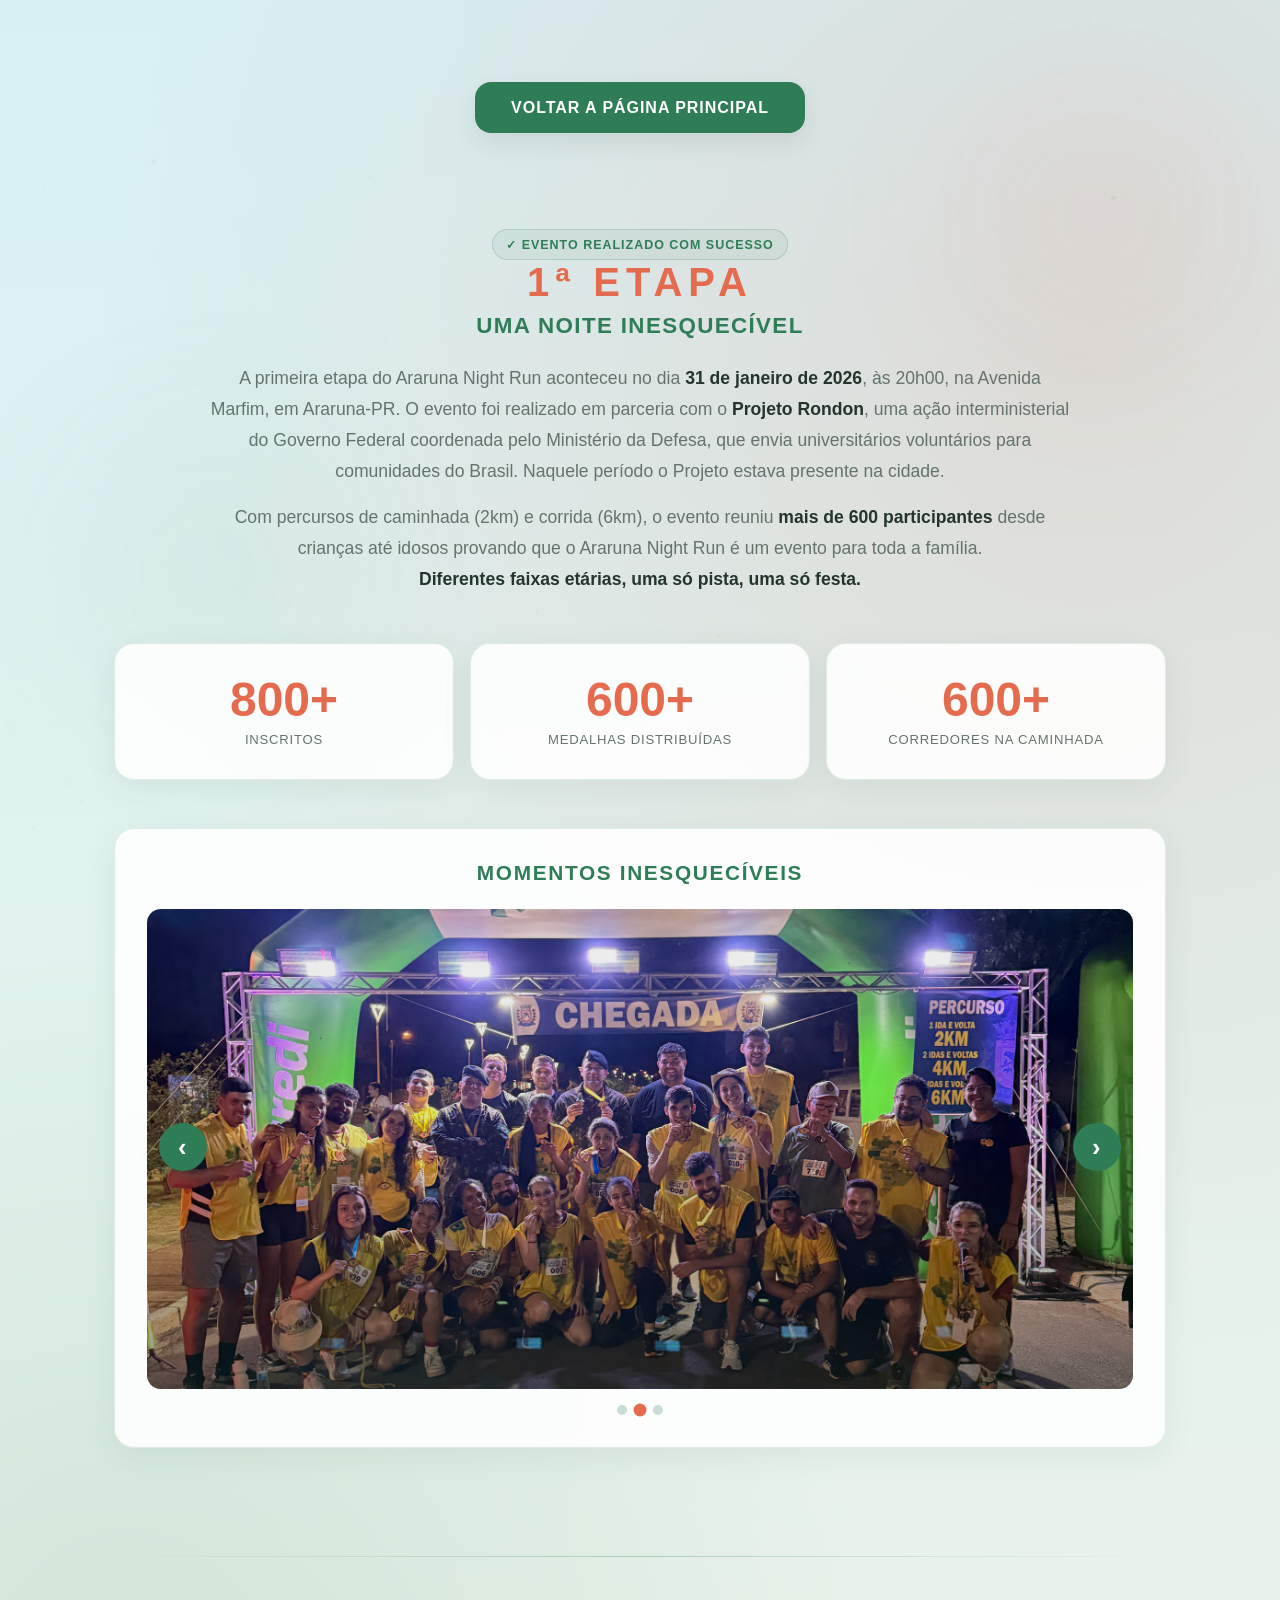
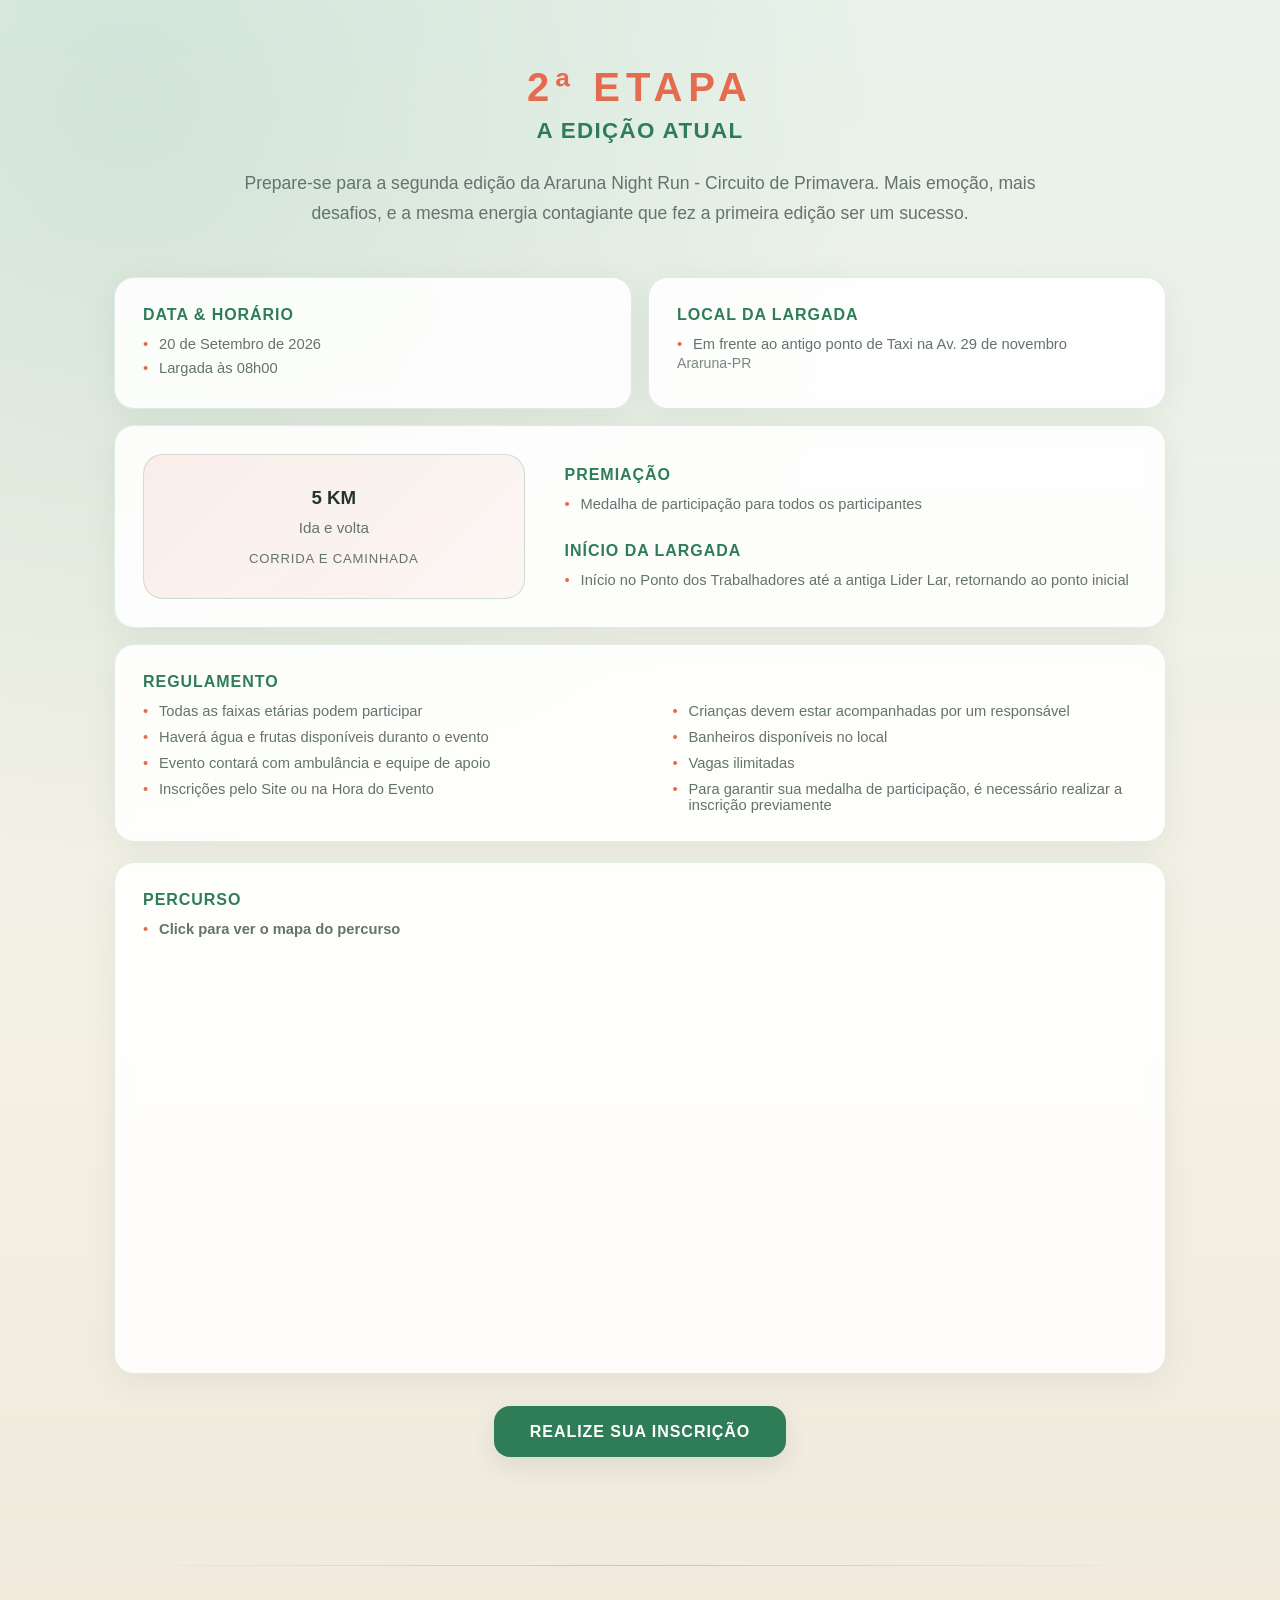
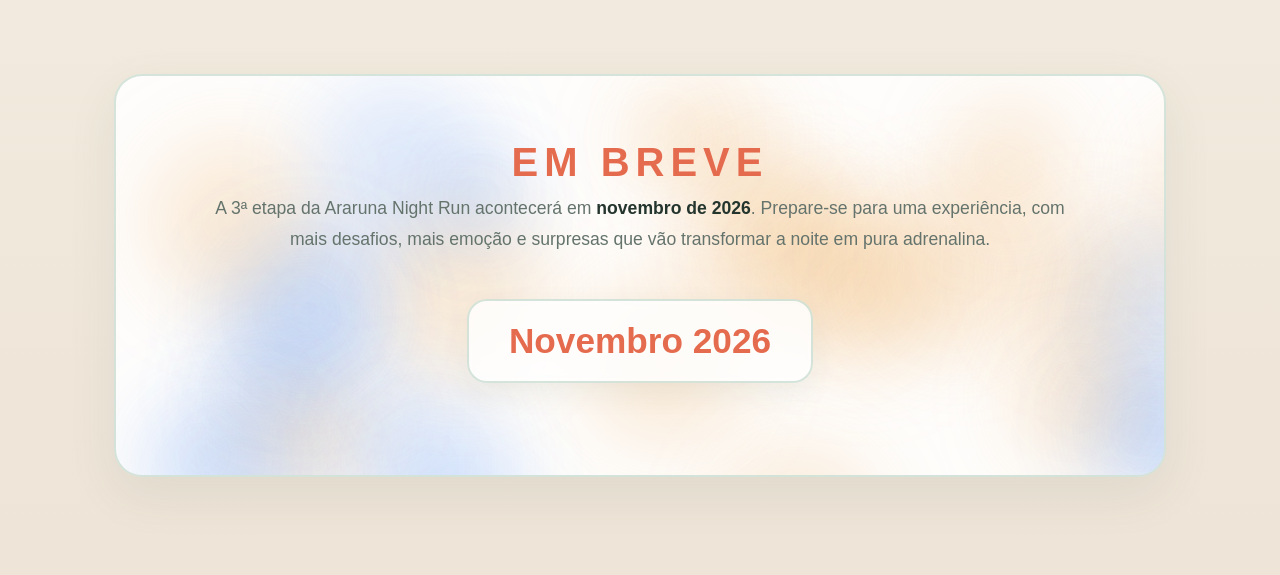
==== about.html @ d87fcff0 "Primeira versão Araruna Primavera Run" ====
<!doctype html>
<html lang="pt-BR">
  <head>
    <meta charset="UTF-8" />
    <meta name="viewport" content="width=device-width, initial-scale=1.0" />
    <title>Sobre o Evento - Araruna Night Run 2026</title>
    <link rel="stylesheet" href="css/style.css" />
  </head>

  <body>
    <!-- Estrelas animadas -->
    <div class="ab-stars" id="abStars"></div>

    <!-- Orbs de fundo -->
    <div class="ab-orb ab-orb-orange"></div>
    <div class="ab-orb ab-orb-blue"></div>

    <div class="ab-wrapper">
      <!-- ── HERO ── -->
      <section class="ab-hero">
        <a href="index.html" class="btn btn-orange">
          Voltar a página principal
        </a>
      </section>

      <!-- ── 1ª ETAPA ── -->
      <section class="ab-section">
        <div class="ab-section-header">
          <div class="badge">✓ Evento Realizado com Sucesso</div>
          <h2 class="ab-section-title">1ª ETAPA</h2>
          <h3 class="ab-section-sub">Uma Noite Inesquecível</h3>
          <p class="ab-text">
            A primeira etapa do Araruna Night Run aconteceu no dia
            <strong>31 de janeiro de 2026</strong>, às 20h00, na Avenida Marfim,
            em Araruna-PR. O evento foi realizado em parceria com o
            <strong>Projeto Rondon</strong>, uma ação interministerial do
            Governo Federal coordenada pelo Ministério da Defesa, que envia
            universitários voluntários para comunidades do Brasil. Naquele
            período o Projeto estava presente na cidade.
          </p>
          <p class="ab-text">
            Com percursos de caminhada (2km) e corrida (6km), o evento reuniu
            <strong>mais de 600 participantes</strong> desde crianças até idosos
            provando que o Araruna Night Run é um evento para toda a família.<br />
            <strong
              >Diferentes faixas etárias, uma só pista, uma só festa.</strong
            >
          </p>
        </div>

        <!-- Stats -->
        <div class="ab-stats-grid">
          <div class="ab-stat-card">
            <!--<span class="ab-stat-icon">👥</span> -->
            <span class="ab-stat-num">800+</span>
            <span class="ab-stat-label">Inscritos</span>
          </div>
          <div class="ab-stat-card">
            <!-- <span class="ab-stat-icon">📍</span>-->
            <span class="ab-stat-num">600+</span>
            <span class="ab-stat-label">Medalhas distribuídas</span>
          </div>
          <div class="ab-stat-card">
            <!--<span class="ab-stat-icon">🚩</span>-->
            <span class="ab-stat-num">600+</span>
            <span class="ab-stat-label">Corredores na Caminhada</span>
          </div>
        </div>

        <!-- Carrossel -->
        <div class="ab-carousel-box">
          <h3 class="ab-carousel-title">Momentos Inesquecíveis</h3>
          <div class="ab-carousel">
            <button class="ab-carr-btn ab-carr-prev" onclick="moverSlide(-1)">
              &#8249;
            </button>
            <div class="ab-carr-viewport">
              <div class="ab-carr-track" id="abCarrTrack">
                <div class="ab-carr-slide">
                  <img src="img/FotoCorrida3.jpeg" alt="1ª Etapa" />
                  <div class="ab-carr-overlay"></div>
                </div>
                <div class="ab-carr-slide">
                  <img src="img/FotoCorrida2.jpg" alt="1ª Etapa" />
                  <div class="ab-carr-overlay"></div>
                </div>
                <div class="ab-carr-slide">
                  <img src="img/FotoCorrida1.jpg" alt="1ª Etapa" />
                  <div class="ab-carr-overlay"></div>
                </div>
                <!--<div class="ab-carr-slide">
                                        <img src="css/img/VideoCorrida1.jpeg" alt="1ª Etapa">
                                        <div class="ab-carr-overlay"></div>
                                    </div>-->
              </div>
            </div>
            <button class="ab-carr-btn ab-carr-next" onclick="moverSlide(1)">
              &#8250;
            </button>
            <div class="ab-carr-dots" id="abCarrDots"></div>
          </div>
        </div>
      </section>

      <!-- Separador -->
      <div class="ab-separator"></div>

      <!-- ── 2ª ETAPA ── -->
      <section class="ab-section">
        <div class="ab-section-header">
          <h2 class="ab-section-title">2ª ETAPA</h2>
          <h3 class="ab-section-sub">A Edição Atual</h3>
          <p class="ab-text">
            Prepare-se para a segunda edição da Araruna Night Run - Circuito de
            Primavera. Mais emoção, mais desafios, e a mesma energia contagiante
            que fez a primeira edição ser um sucesso.
          </p>
        </div>

        <!-- Data e Local -->
        <div class="ab-grid-2 ab-mb">
          <div class="ab-card">
            <div class="ab-card-row">
              <div>
                <strong class="ab-card-title">Data & Horário</strong>
                <ul class="ab-list">
                  <li>20 de Setembro de 2026</li>
                  <li>Largada às 08h00</li>
                </ul>
              </div>
            </div>
          </div>
          <div class="ab-card">
            <div class="ab-card-row">
              <div>
                <strong class="ab-card-title">Local da Largada</strong>
                <ul class="ab-list">
                  <li>
                    Em frente ao antigo ponto de Taxi na Av. 29 de novembro
                  </li>
                </ul>
                <p class="ab-muted">Araruna-PR</p>
              </div>
            </div>
          </div>
        </div>

        <!-- Percursos -->
        <!-- Percursos -->
<div class="ab-card ab-mb">

  <div class="percurso-layout">

    <!-- Card do percurso -->
    <div class="ab-percurso-card ab-percurso-orange">
      <h3>5 KM</h3>
      <p>Ida e volta</p>
      <span>Corrida e caminhada</span>
    </div>

    <!-- Informações -->
    <div class="info-coluna">

      <div>
        <strong class="ab-card-title">Premiação</strong>
        <ul class="ab-list">
          <li>Medalha de participação para todos os participantes</li>
        </ul>
      </div>

      <div>
        <strong class="ab-card-title">Início da largada</strong>
        <ul class="ab-list">
          <li>
            Início no Ponto dos Trabalhadores até a antiga Lider Lar,
            retornando ao ponto inicial
          </li>
        </ul>
      </div>

    </div>

  </div>
</div>
        
        <div style="display: flex; flex-direction: column; gap: 20px">
          <div class="ab-card">
            <div class="ab-card-row">
              <div>
                <strong class="ab-card-title">Regulamento</strong>
                <ul
                  class="ab-list"
                  style="
                    display: grid;
                    grid-template-columns: 1fr 1fr;
                    gap: 10px;
                    column-gap: 65px;
                  "
                >
                  <li>Todas as faixas etárias podem participar</li>
                  <li>Crianças devem estar acompanhadas por um responsável</li>
                  <li>Haverá água e frutas disponíveis duranto o evento</li>
                  <li>Banheiros disponíveis no local</li>
                  <li>Evento contará com ambulância e equipe de apoio</li>
                  <li>Vagas ilimitadas</li>
                  <li>Inscrições pelo Site ou na Hora do Evento</li>
                  <li>
                    Para garantir sua medalha de participação, é necessário
                    realizar a inscrição previamente
                  </li>
                </ul>
              </div>
            </div>
          </div>

          <div class="ab-card">
            <div style="width: 100%">
              <strong class="ab-card-title">Percurso</strong>
              <ul class="ab-list">
                <a
                  href="..."
                  target="_blank"
                  rel="noopener noreferrer"
                  class="info-link"
                >
                  <li>
                    <strong>Click para ver o mapa do percurso</strong>
                  </li>
                </a>
                <div class="ab-map-box" style="width: 100%; height: 400px">
                  <iframe
                    src="https://www.google.com/maps/d/u/0/embed?mid=1VnQ6UnjbndxFxpXGa0FFEH3MA3MR22E&ehbc=2E312F%22&ll=-23.930112970374026%2C-52.48124462718943&z=17"
                    width="100%"
                    height="100%"
                    style="border: 0; display: block"
                    allowfullscreen=""
                    loading="lazy"
                    referrerpolicy="no-referrer-when-downgrade"
                  >
                  </iframe>
                </div>
              </ul>
            </div>
          </div>
        </div>

        <!-- CTA -->
        <div class="ab-cta">
          <a href="form.html" class="btn btn-orange">Realize sua Inscrição</a>
        </div>
      </section>

      <!-- Separador -->
      <div class="ab-separator"></div>

      <!-- ── PRÓXIMAS ETAPAS ── -->
      <section class="ab-section ab-section-last">
        <div class="ab-proximas-box">
          <div class="ab-particles" id="abParticles"></div>
          <div class="ab-proximas-content">
            <h2 class="ab-section-title">Em breve</h2>
            <p class="ab-text ab-text-center">
              A 3ª etapa da Araruna Night Run acontecerá em
              <strong class="ab-highlight">novembro de 2026</strong>. Prepare-se
              para uma experiência, com mais desafios, mais emoção e surpresas
              que vão transformar a noite em pura adrenalina.
            </p>
            <div class="ab-proximas-badge">
              <strong class="ab-proximas-badge-date">Novembro 2026</strong>
            </div>
          </div>
        </div>
      </section>
    </div>

    <script>
      const starsContainer = document.getElementById("abStars");
      for (let i = 0; i < 150; i++) {
        const star = document.createElement("div");
        star.className = "ab-star";
        const size = Math.random() * 2 + 0.5;
        star.style.cssText = `
                        width: ${size}px;
                        height: ${size}px;
                        top: ${Math.random() * 100}%;
                        left: ${Math.random() * 100}%;
                        opacity: ${Math.random() * 0.7 + 0.3};
                        animation-duration: ${Math.random() * 4 + 2}s;
                        animation-delay: ${Math.random() * 2}s;
                    `;
        starsContainer.appendChild(star);
      }

      const particlesContainer = document.getElementById("abParticles");
      for (let i = 0; i < 30; i++) {
        const p = document.createElement("div");
        p.className = "ab-particle";
        const size = Math.random() * 120 + 60;
        p.style.cssText = `
                        background: ${i % 2 === 0 ? "rgba(232,160,69,0.2)" : "rgba(59,130,246,0.15)"};
                        width: ${size}px;
                        height: ${size}px;
                        top: ${Math.random() * 100}%;
                        left: ${Math.random() * 100}%;
                        animation-duration: ${Math.random() * 6 + 4}s;
                        animation-delay: ${Math.random() * 3}s;
                    `;
        particlesContainer.appendChild(p);
      }

      const totalSlides = document.querySelectorAll(".ab-carr-slide").length;
      let slideAtual = 0;
      const track = document.getElementById("abCarrTrack");
      const dotsContainer = document.getElementById("abCarrDots");

      for (let i = 0; i < totalSlides; i++) {
        const dot = document.createElement("span");
        dot.className = "ab-dot" + (i === 0 ? " active" : "");
        dot.addEventListener("click", () => irParaSlide(i));
        dotsContainer.appendChild(dot);
      }

      function irParaSlide(index) {
        slideAtual = index;
        track.style.transform = `translateX(-${slideAtual * 100}%)`;
        document.querySelectorAll(".ab-dot").forEach((d, i) => {
          d.classList.toggle("active", i === slideAtual);
        });
      }

      function moverSlide(dir) {
        let novo = slideAtual + dir;
        if (novo < 0) novo = totalSlides - 1;
        if (novo >= totalSlides) novo = 0;
        irParaSlide(novo);
      }

      setInterval(() => moverSlide(1), 3000);
    </script>
  </body>
</html>
---- css/style.css ----
* {
    margin: 0;
    padding: 0;
    box-sizing: border-box;
}

:root {
    --neon-orange: #e56b4f;
    --neon-orange-strong: #d9573a;
    --night-black: #18352b;
    --card-bg: #ffffff;
    --field-bg: #fbfaf6;
    --field-border: rgba(229, 107, 79, 0.28);
    --text-light: #24352e;
    --text-muted: #64736c;

    --spring-coral: #e56b4f;
    --spring-coral-light: #f3a18d;
    --spring-green: #2f7d57;
    --spring-green-light: #6ca982;
    --spring-cream: #fffdf8;
    --spring-sky: #eaf7fb;
}

html,
body {
    scrollbar-width: none;
}

body::-webkit-scrollbar {
    display: none;
}

.logo {
    width: 100%;
    height: auto;
    display: block;
    object-fit: contain;
}

body {
    min-height: 100vh;
    font-family: "Segoe UI", Tahoma, Geneva, Verdana, sans-serif;

    background:
        radial-gradient(
            circle at 85% 10%,
            rgba(229, 107, 79, 0.16),
            transparent 28%
        ),
        radial-gradient(
            circle at 10% 45%,
            rgba(47, 125, 87, 0.12),
            transparent 32%
        ),
        linear-gradient(
            180deg,
            #d8f0f4 0%,
            #e5f3ec 35%,
            #f4f0e4 70%,
            #eee4d7 100%
        );

    display: flex;
    flex-direction: column;
    align-items: center;
    justify-content: center;
    padding: 18px;
    overflow-x: hidden;
    position: relative;
    color: var(--text-light);
}

/* Elementos decorativos do tema Primavera */
body::before,
body::after {
    content: "";
    position: fixed;
    inset: 0;
    pointer-events: none;
    z-index: 0;
}

body::before {
    background:
        radial-gradient(
            circle at 12% 18%,
            rgba(229, 107, 79, 0.10) 0 2px,
            transparent 3px
        ),
        radial-gradient(
            circle at 87% 22%,
            rgba(47, 125, 87, 0.10) 0 2px,
            transparent 3px
        ),
        radial-gradient(
            circle at 20% 78%,
            rgba(229, 107, 79, 0.08) 0 3px,
            transparent 4px
        ),
        radial-gradient(
            circle at 78% 72%,
            rgba(47, 125, 87, 0.08) 0 2px,
            transparent 3px
        );
    opacity: 0.8;
}



/* Pequena decoração que substitui o efeito de estrelas */
.shooting-star {
    position: fixed;
    top: 110px;
    left: -320px;
    width: 320px;
    height: 2px;
    background: linear-gradient(
        90deg,
        transparent,
        rgba(229, 107, 79, 0.12),
        rgba(229, 107, 79, 0.35)
    );
    transform: rotate(-12deg);
    opacity: 0;
    filter: none;
    z-index: 1;
    animation: meteorPass 15s cubic-bezier(0.22, 0.03, 0.22, 1) infinite;
}

.shooting-star::after {
    content: "";
    position: absolute;
    right: -5px;
    top: 50%;
    width: 8px;
    height: 8px;
    border-radius: 50%;
    background: radial-gradient(
        circle,
        #ffffff 0%,
        #f3a18d 45%,
        rgba(229, 107, 79, 0.15) 70%,
        transparent 78%
    );
    transform: translateY(-50%);
    box-shadow: 0 0 10px rgba(229, 107, 79, 0.25);
}

@keyframes meteorPass {
    0%,
    62% {
        transform: translate(-360px, -40px) rotate(-12deg);
        opacity: 0;
    }

    68% {
        opacity: 0.25;
    }

    86% {
        opacity: 0.18;
    }

    100% {
        transform: translate(calc(100vw + 520px), 130px) rotate(-12deg);
        opacity: 0;
    }
}

.container {
    position: relative;
    z-index: 3;
    width: 100%;
    max-width: 560px;
    border-radius: 28px;
    overflow: hidden;
    background: rgba(255, 255, 255, 0.94);
    border: 1px solid rgba(47, 125, 87, 0.14);
    box-shadow:
        0 26px 80px rgba(44, 71, 58, 0.12),
        0 0 0 1px rgba(255, 255, 255, 0.75);
    backdrop-filter: blur(14px);
}

.header {
    position: relative;
    padding: 34px 24px 28px;
    text-align: center;
    background:
        linear-gradient(
            180deg,
            rgba(234, 247, 251, 0.8),
            rgba(255, 255, 255, 0.9)
        );
    border-bottom: 1px solid rgba(47, 125, 87, 0.12);
}

.header::after {
    content: "";
    position: absolute;
    left: 24px;
    right: 24px;
    bottom: 0;
    height: 2px;
    background: linear-gradient(
        90deg,
        transparent,
        var(--spring-coral),
        var(--spring-green),
        transparent
    );
    box-shadow: none;
}

.badge {
    display: inline-block;
    padding: 7px 13px;
    border-radius: 999px;
    color: var(--spring-green);
    border: 1px solid rgba(47, 125, 87, 0.2);
    background: rgba(47, 125, 87, 0.07);
    font-size: 0.78rem;
    font-weight: 700;
    letter-spacing: 0.08em;
    text-transform: uppercase;
}

.header h1 {
    font-size: clamp(1.8rem, 6vw, 2.7rem);
    line-height: 1;
    color: var(--spring-coral);
    text-transform: uppercase;
    letter-spacing: 0.04em;
}

.header p {
    margin-top: 10px;
    color: var(--text-muted);
    font-size: 0.98rem;
}

.route-line {
    width: 100%;
    height: 42px;
    margin-top: 18px;
    background:
        linear-gradient(
            90deg,
            transparent 0 8%,
            rgba(229, 107, 79, 0.12) 8% 12%,
            transparent 12% 18%
        ),
        repeating-linear-gradient(
            90deg,
            transparent 0 26px,
            rgba(47, 125, 87, 0.22) 27px 44px
        );
    mask-image: linear-gradient(
        90deg,
        transparent,
        #000 18%,
        #000 82%,
        transparent
    );
    opacity: 0.9;
    filter: none;
}

.form-body {
    padding: 26px 22px 20px;
    background:
        linear-gradient(180deg, rgba(255, 255, 255, 0.7), transparent),
        rgba(255, 255, 255, 0.45);
}

.msg {
    margin-bottom: 16px;
    padding: 13px;
    border-radius: 14px;
    font-weight: 700;
    text-align: center;
    display: none;
    font-size: 0.94rem;
}

.msg.success {
    display: block;
    background: rgba(25, 135, 84, 0.10);
    color: #236344;
    border: 1px solid rgba(25, 135, 84, 0.28);
}

.msg.error {
    display: block;
    background: rgba(220, 53, 69, 0.08);
    color: #a83242;
    border: 1px solid rgba(220, 53, 69, 0.28);
}

.form-group {
    margin-bottom: 16px;
}

.form-body label {
    display: block;
    margin-bottom: 7px;
    color: var(--spring-green);
    font-weight: 700;
    font-size: 0.86rem;
    letter-spacing: 0.04em;
    text-transform: uppercase;
}

input,
select {
    width: 100%;
    padding: 14px 15px;
    border: 1px solid var(--field-border);
    border-radius: 15px;
    font-size: 1rem;
    background: var(--field-bg);
    color: #24312b;
    outline: none;
    transition: 0.22s ease;
    box-shadow:
        inset 0 1px 0 rgba(255, 255, 255, 0.9),
        0 8px 20px rgba(44, 71, 58, 0.06);
}

input::placeholder {
    color: #7c8781;
}

input:focus,
select:focus {
    border-color: var(--spring-coral);
    box-shadow:
        0 0 0 4px rgba(229, 107, 79, 0.10),
        0 0 22px rgba(229, 107, 79, 0.12),
        inset 0 1px 0 rgba(255, 255, 255, 0.9);
    transform: translateY(-1px);
}

button {
    width: 50%;
    margin-top: 6px;
    padding: 16px;
    border: 0;
    border-radius: 16px;
    color: #ffffff;
    font-size: 1.02rem;
    font-weight: 900;
    text-transform: uppercase;
    letter-spacing: 0.06em;
    cursor: pointer;
    background: var(--spring-green);
    box-shadow: 0 10px 24px rgba(47, 125, 87, 0.18);
    transition: 0.22s ease;
}

.enviar {
    width: 100%;
    margin-top: 20px;
    padding: 16px;
    border: 0;
    border-radius: 16px;
    color: #ffffff;
    font-size: 1.02rem;
    font-weight: 900;
    text-transform: uppercase;
    letter-spacing: 0.06em;
    cursor: pointer;
    background: var(--spring-green);
    box-shadow: 0 10px 24px rgba(47, 125, 87, 0.20);
    transition: 0.22s ease;
}

.retornar {
    margin-top: 18px;
    background: transparent;
    border: solid 1px var(--spring-green);
    color: var(--spring-green);
}

.about {
    width: 40%;
    padding: 16px 36px;
    border-radius: 16px;
    border: solid 1px var(--spring-coral);
    background: transparent;
    color: var(--spring-coral);
    font-size: 1.5rem;
    font-weight: 800;
    text-transform: uppercase;
    letter-spacing: 0.06em;
    text-decoration: none;
    box-shadow: 0 10px 24px rgba(44, 71, 58, 0.08);
}

.about:hover {
    transform: translateY(-2px);
    box-shadow: 0 14px 28px rgba(229, 107, 79, 0.18);
}

.policy-btn {
    width: 50%;
    margin-top: 6px;
    padding: 8px;
    border: 0;
    border-radius: 16px;
    color: #24312b;
    font-size: 0.8rem;
    font-weight: 900;
    text-transform: uppercase;
    letter-spacing: 0.06em;
    cursor: pointer;
    background: #ffffff;
    box-shadow: 0 10px 24px rgba(44, 71, 58, 0.08);
    transition: 0.22s ease;
}

.home_buttons {
    margin-top: 8px;
    display: flex;
    flex-direction: column;
    align-items: stretch;
    gap: 18px;
}

.btn-orange,
.about {
    padding: 12px 16px;
    font-size: 13px;
    line-height: 1.2;
    white-space: nowrap;
}

button:hover {
    transform: translateY(-2px);
    box-shadow: 0 14px 28px rgba(44, 71, 58, 0.14);
}

button:disabled {
    opacity: 0.72;
    cursor: wait;
    transform: none;
}

.footer {
    padding: 16px 20px 22px;
    text-align: center;
    color: var(--text-muted);
    font-size: 0.82rem;
    border-top: 1px solid rgba(47, 125, 87, 0.12);
    background: rgba(248, 252, 251, 0.7);
}

.footer strong {
    color: var(--spring-green);
    text-shadow: none;
}

.comet-particle {
    position: fixed;
    width: 9px;
    height: 9px;
    border-radius: 50%;
    pointer-events: none;
    z-index: 1;
    background: radial-gradient(
        circle,
        rgba(255, 255, 255, 0.95),
        rgba(229, 107, 79, 0.45) 45%,
        transparent 72%
    );
    box-shadow:
        0 0 10px rgba(255, 255, 255, 0.7),
        0 0 22px rgba(229, 107, 79, 0.20);
    transform: translate(-50%, -50%);
    animation: cometFade 0.72s ease-out forwards;
}

.comet-particle::after {
    content: "";
    position: absolute;
    top: 50%;
    left: -32px;
    width: 34px;
    height: 2px;
    background: linear-gradient(
        90deg,
        transparent,
        rgba(229, 107, 79, 0.28),
        rgba(255, 255, 255, 0.8)
    );
    transform: translateY(-50%);
    filter: blur(0.2px);
}

@keyframes cometFade {
    0% {
        opacity: 0.8;
        transform: translate(-50%, -50%) scale(1);
    }

    100% {
        opacity: 0;
        transform: translate(-50%, -50%) scale(0.25);
    }
}

.twinkle-star {
    position: fixed;
    width: 3px;
    height: 3px;
    border-radius: 50%;
    background: rgba(229, 107, 79, 0.55);
    box-shadow: 0 0 9px rgba(229, 107, 79, 0.22);
    z-index: 1;
    pointer-events: none;
    animation: starPulse 2.8s ease-in-out infinite;
}

.twinkle-star.s1 {
    left: 13%;
    top: 16%;
    animation-delay: 0.1s;
}

.twinkle-star.s2 {
    left: 52%;
    top: 18%;
    animation-delay: 1.1s;
}

.twinkle-star.s3 {
    left: 77%;
    top: 52%;
    animation-delay: 0.6s;
}

.twinkle-star.s4 {
    left: 91%;
    top: 30%;
    animation-delay: 1.7s;
}

@keyframes starPulse {
    0%,
    100% {
        opacity: 0.25;
        transform: scale(0.75);
    }

    45% {
        opacity: 0.7;
        transform: scale(1.35);
    }

    65% {
        opacity: 0.4;
        transform: scale(1);
    }
}

@media (max-width: 560px) {
    body {
        align-items: flex-start;
        padding: 14px;
    }

    .moon-real {
        width: 160px;
        right: -20px;
        top: 72px;
        opacity: 0.9;
    }

    .container {
        margin-top: 32px;
        border-radius: 22px;
    }

    .form-body {
        padding: 22px 16px 18px;
    }

    .header {
        position: relative;
        padding: 34px 24px 28px;
        text-align: center;
        background: rgba(255, 255, 255, 0.82);
        border-bottom: 1px solid rgba(47, 125, 87, 0.12);
    }
}

.hero-section {
    display: flex;
    align-items: center;
    justify-content: center;
    gap: 10px;
    position: relative;
    z-index: 3;
    margin-bottom: 18px;
}

.hero-content {
    text-align: center;
    max-width: 850px;
}

.hero-content h1 {
    font-size: clamp(3rem, 10vw, 7rem);
    line-height: 0.9;
    color: var(--spring-coral);
    text-shadow: none;
}

.hero-content p {
    max-width: 680px;
    margin: 0 auto;
    color: var(--text-muted);
    font-size: 1.15rem;
    line-height: 1.7;
}

.countdown {
    display: flex;
    gap: 18px;
    justify-content: center;
    margin-top: 36px;
    flex-wrap: wrap;
}

.count-box {
    margin: 18px auto 0;
    width: 71%;
    padding: 16px;
    justify-content: center;
    align-items: center;
    border-radius: 22px;
    gap: 10px;
    background: rgba(250, 248, 240, 0.82);
    border: 1px solid rgba(47, 125, 87, 0.15);
    backdrop-filter: blur(10px);
    font-family: "Arial Black", Arial, sans-serif;
    font-size: clamp(24px, 20vw, 48px);
    font-weight: 700;
    color: var(--spring-green);
    line-height: 1;
    letter-spacing: 2px;
    box-shadow: 0 10px 30px rgba(44, 71, 58, 0.06);
}

.count-box strong {
    display: block;
    font-size: 2.3rem;
    color: var(--spring-coral);
}

.gallery-grid {
    display: grid;
    grid-template-columns: repeat(auto-fit, minmax(240px, 1fr));
    gap: 20px;
    margin-top: 30px;
}

.gallery-grid img {
    width: 100%;
    height: 260px;
    object-fit: cover;
    border-radius: 22px;
    border: 1px solid rgba(47, 125, 87, 0.15);
    transition: 0.3s ease;
}

.gallery-grid img:hover {
    transform: translateY(-6px);
    box-shadow: 0 18px 35px rgba(44, 71, 58, 0.12);
}

.categories-grid {
    display: grid;
    grid-template-columns: 1fr;
    gap: 18px;
    justify-content: center;
    max-width: 480px;
    margin: 34px auto 0;
}

.category-card {
    padding: 32px 30px;
    border-radius: 24px;
    background: rgba(250, 248, 240, 0.9);
    border: 1px solid rgba(47, 125, 87, 0.20);
    backdrop-filter: blur(10px);
    text-align: center;
    transition: 0.28s ease;
    min-height: 150px;
    display: flex;
    flex-direction: column;
    align-items: center;
    justify-content: center;
    box-shadow: 0 10px 28px rgba(44, 71, 58, 0.06);
}

.category-card:hover {
    transform: translateY(-6px);
    border-color: rgba(229, 107, 79, 0.42);
    box-shadow: 0 18px 34px rgba(44, 71, 58, 0.10);
}

.category-card h3 {
    color: var(--spring-coral);
    font-size: 2.2rem;
    margin-bottom: 10px;
    text-shadow: none;
}

.category-card p {
    color: var(--text-muted);
    font-size: 1rem;
    line-height: 1.5;
}

.category-card.featured {
    border-color: rgba(229, 107, 79, 0.35);
    box-shadow:
        0 0 24px rgba(229, 107, 79, 0.08),
        inset 0 0 30px rgba(229, 107, 79, 0.02);
}

@media (max-width: 560px) {
    .categories-grid {
        grid-template-columns: 1fr;
    }
}

@media (min-width: 560px) {
    .home_buttons {
        flex-direction: row;
        justify-content: space-evenly;
    }
}

/* Remove caixas escuras */

.mev-content,
.mev-pane,
.sobre-page,
.mev-card,
.mev-proximas-box {
    background: transparent !important;
    box-shadow: none !important;
    border: none !important;
}

/* ===== HEADER ===== */

.sobre-header {
    display: flex;
    align-items: center;
    justify-content: space-between;
    padding: 20px 40px;
}

/* ===== TABS ===== */

.mev-tabs {
    display: flex;
    gap: 12px;
    padding: 0 40px 20px;
    flex-wrap: wrap;
}

.mev-tab {
    border: 1px solid rgba(47, 125, 87, 0.18);
    background: rgba(255, 255, 255, 0.72);
    color: var(--text-light);
    padding: 12px 18px;
    border-radius: 12px;
    cursor: pointer;
}

/* ===== CONTEÚDO EM LINHA ===== */

.mev-pane.active {
    display: flex;
    flex-direction: row;
    gap: 30px;
    align-items: flex-start;
    justify-content: space-between;
    width: 100%;
    padding: 20px 40px;
    box-sizing: border-box;
    flex-wrap: wrap;
}

/* ===== TEXTOS ===== */

.mev-h3 {
    width: 100%;
    font-size: 32px;
    margin-bottom: 10px;
    color: var(--text-light);
}

.mev-p,
.mev-p-sub {
    max-width: 600px;
    line-height: 1.7;
    opacity: 0.9;
    color: var(--text-muted);
}

/* ===== STATS ===== */

.mev-stats {
    display: flex;
    gap: 20px;
    flex-wrap: wrap;
    width: 100%;
}

.mev-stat {
    min-width: 160px;
    padding: 20px;
    border-radius: 16px;
    background: rgba(255, 255, 255, 0.85);
    border: 1px solid rgba(47, 125, 87, 0.14);
    text-align: center;
    box-shadow: 0 8px 24px rgba(44, 71, 58, 0.06);
}

/* ===== GRID HORIZONTAL ===== */

.mev-grid {
    display: flex;
    flex-wrap: wrap;
    gap: 20px;
    width: 100%;
}

.mev-card {
    display: flex;
    align-items: flex-start;
    gap: 16px;
    width: calc(33.333% - 20px);
    padding: 20px;
    border-radius: 18px;
    background: rgba(255, 255, 255, 0.85);
    border: 1px solid rgba(47, 125, 87, 0.12);
    box-sizing: border-box;
}

/* ===== CARROSSEL ===== */

.mev-carrossel {
    width: 500px;
    max-width: 100%;
}

.mev-carr-slide img {
    width: 100%;
    border-radius: 20px;
    object-fit: cover;
}

/* ===== RESPONSIVO ===== */

@media (max-width: 900px) {
    .mev-pane.active {
        flex-direction: column;
    }

    .mev-card {
        width: 100%;
    }

    .mev-carrossel {
        width: 100%;
    }
}

/* =========================
   SOBRE EVENTO
========================== */

.sobre-wrapper {
    position: relative;
    z-index: 5;
    width: 100%;
    max-width: 1500px;
    margin: 0 auto;
    padding: 140px 60px 80px;
    box-sizing: border-box;
}

/* HEADER */

.sobre-topo {
    display: flex;
    align-items: center;
    justify-content: space-between;
    margin-bottom: 40px;
}

.sobre-voltar {
    display: inline-flex;
    align-items: center;
    gap: 10px;
    padding: 12px 18px;
    border-radius: 14px;
    text-decoration: none;
    color: var(--text-light);
    background: rgba(255, 255, 255, 0.78);
    border: 1px solid rgba(47, 125, 87, 0.14);
    backdrop-filter: blur(10px);
    transition: 0.3s;
}

.sobre-voltar:hover {
    transform: translateY(-2px);
    border-color: rgba(229, 107, 79, 0.4);
}

.sobre-title {
    font-size: 3.2rem;
    font-weight: 800;
    color: var(--text-light);
    letter-spacing: -1px;
}

.sobre-title span {
    color: var(--spring-coral);
}

/* TABS */

.sobre-tabs {
    display: flex;
    gap: 15px;
    flex-wrap: wrap;
    margin-bottom: 45px;
}

.sobre-tab {
    cursor: pointer;
    padding: 14px 24px;
    border-radius: 16px;
    background: rgba(255, 255, 255, 0.78);
    border: 1px solid rgba(47, 125, 87, 0.14);
    color: var(--text-light);
    font-weight: 600;
    transition: 0.3s;
}

.sobre-tab:hover {
    transform: translateY(-2px);
    border-color: rgba(229, 107, 79, 0.5);
}

.sobre-tab.active {
    background: linear-gradient(
        135deg,
        var(--spring-coral),
        var(--spring-coral-light)
    );
    border-color: transparent;
    color: #ffffff;
}

/* PANES */

.sobre-pane {
    display: none;
    animation: fade 0.4s ease;
}

.sobre-pane.active {
    display: block;
}

@keyframes fade {
    from {
        opacity: 0;
        transform: translateY(10px);
    }

    to {
        opacity: 1;
        transform: translateY(0);
    }
}

/* HERO */

.sobre-hero {
    display: flex;
    align-items: center;
    justify-content: space-between;
    gap: 50px;
    margin-bottom: 60px;
}

.sobre-texto {
    flex: 1;
}

.sobre-badge {
    display: inline-flex;
    align-items: center;
    gap: 10px;
    padding: 10px 18px;
    margin-bottom: 25px;
    border-radius: 999px;
    background: rgba(47, 125, 87, 0.08);
    border: 1px solid rgba(47, 125, 87, 0.18);
    color: var(--spring-green);
    font-size: 0.95rem;
    font-weight: 600;
}

.sobre-h2 {
    font-size: 4rem;
    line-height: 1.1;
    color: var(--text-light);
    margin-bottom: 25px;
}

.sobre-h2 span {
    color: var(--spring-coral);
}

.sobre-p {
    font-size: 1.08rem;
    line-height: 1.9;
    color: var(--text-muted);
    margin-bottom: 22px;
}

/* STATS */

.sobre-stats {
    display: flex;
    gap: 20px;
    flex-wrap: wrap;
    margin-top: 40px;
}

.sobre-stat {
    min-width: 180px;
    padding: 25px;
    border-radius: 22px;
    background: rgba(255, 255, 255, 0.82);
    border: 1px solid rgba(47, 125, 87, 0.12);
    backdrop-filter: blur(10px);
    box-shadow: 0 10px 28px rgba(44, 71, 58, 0.06);
}

.sobre-stat h3 {
    font-size: 2.4rem;
    color: var(--spring-coral);
    margin-bottom: 6px;
}

.sobre-stat p {
    color: var(--text-muted);
}

/* IMAGEM */

.sobre-image {
    flex: 1;
    display: flex;
    justify-content: center;
}

.sobre-image img {
    width: 100%;
    max-width: 650px;
    border-radius: 30px;
    object-fit: cover;
    border: 1px solid rgba(47, 125, 87, 0.12);
    box-shadow: 0 20px 60px rgba(44, 71, 58, 0.12);
}

/* CARDS */

.sobre-grid {
    display: grid;
    grid-template-columns: repeat(auto-fit, minmax(280px, 1fr));
    gap: 24px;
}

.sobre-card {
    padding: 30px;
    border-radius: 28px;
    background: rgba(255, 255, 255, 0.86);
    border: 1px solid rgba(47, 125, 87, 0.12);
    backdrop-filter: blur(12px);
    transition: 0.3s;
    box-shadow: 0 10px 30px rgba(44, 71, 58, 0.06);
}

.sobre-card:hover {
    transform: translateY(-6px);
    border-color: rgba(229, 107, 79, 0.4);
}

.sobre-icon {
    font-size: 2rem;
    margin-bottom: 20px;
}

.sobre-card h4 {
    color: var(--text-light);
    font-size: 1.2rem;
    margin-bottom: 12px;
}

.sobre-card p {
    color: var(--text-muted);
    line-height: 1.7;
}

/* BOTÃO */

.sobre-btn {
    display: inline-flex;
    align-items: center;
    justify-content: center;
    margin-top: 50px;
    padding: 18px 34px;
    border-radius: 18px;
    text-decoration: none;
    font-weight: 700;
    letter-spacing: 0.5px;
    color: #ffffff;
    background: linear-gradient(
        135deg,
        var(--spring-green),
        var(--spring-green-light)
    );
    transition: 0.3s;
    box-shadow: 0 12px 28px rgba(47, 125, 87, 0.18);
}

.sobre-btn:hover {
    transform: translateY(-3px) scale(1.02);
    box-shadow: 0 15px 40px rgba(47, 125, 87, 0.22);
}

/* RESPONSIVO */

@media (max-width: 1100px) {
    .sobre-hero {
        flex-direction: column;
    }

    .sobre-h2 {
        font-size: 3rem;
    }
}

@media (max-width: 768px) {
    .sobre-wrapper {
        padding: 120px 20px 50px;
    }

    .sobre-topo {
        flex-direction: column;
        gap: 20px;
        align-items: flex-start;
    }

    .sobre-title {
        font-size: 2.4rem;
    }

    .sobre-h2 {
        font-size: 2.2rem;
    }

    .sobre-stat {
        width: 100%;
    }
}

.info-link {
    text-decoration: none;
    color: inherit;
    display: block;
}

.info-link * {
    text-decoration: none !important;
    color: inherit;
}

/* ═══════════════════════════════════════════════════
   PÁGINA SOBRE O EVENTO — body.about-page
   ═══════════════════════════════════════════════════ */

.ab-stars {
    position: fixed;
    inset: 0;
    pointer-events: none;
    z-index: 0;
    opacity: 0.08;
}

.ab-star {
    position: absolute;
    border-radius: 50%;
    background: var(--spring-coral);
    animation: abTwinkle linear infinite;
}

@keyframes abTwinkle {
    0%,
    100% {
        opacity: 0.15;
    }

    50% {
        opacity: 0.55;
    }
}

.ab-orb {
    position: fixed;
    border-radius: 50%;
    filter: blur(80px);
    pointer-events: none;
    z-index: 0;
}

.ab-orb-orange {
    width: 280px;
    height: 280px;
    top: 80px;
    right: 40px;
    background: radial-gradient(
        circle,
        rgba(229, 107, 79, 0.18),
        rgba(243, 161, 141, 0.08)
    );
    opacity: 0.55;
}

.ab-orb-blue {
    width: 340px;
    height: 340px;
    bottom: 160px;
    left: 40px;
    background: radial-gradient(
        circle,
        rgba(47, 125, 87, 0.14),
        rgba(234, 247, 251, 0.08)
    );
    opacity: 0.45;
}

.ab-wrapper {
    position: relative;
    z-index: 10;
    max-width: 1100px;
    margin: 0 auto;
    padding: 0 24px 80px;
}

.ab-hero {
    padding: 64px 0 48px;
    text-align: center;
}

.ab-voltar {
    display: inline-flex;
    align-items: center;
    gap: 6px;
    color: var(--text-muted);
    text-decoration: none;
    font-size: 0.82rem;
    font-weight: 600;
    letter-spacing: 0.12em;
    text-transform: uppercase;
    margin-bottom: 32px;
    transition: color 0.2s;
}

.ab-voltar:hover {
    color: var(--spring-coral);
}

.ab-voltar-icon {
    font-size: 1.3rem;
    line-height: 1;
    transition: transform 0.2s;
}

.ab-voltar:hover .ab-voltar-icon {
    transform: translateX(-4px);
}

.ab-hero-title {
    font-size: clamp(2rem, 7vw, 3.5rem);
    font-weight: 800;
    color: var(--spring-coral);
    text-transform: uppercase;
    letter-spacing: 0.15em;
    text-shadow: none;
    margin-bottom: 16px;
}

.ab-divider-line {
    width: 120px;
    height: 3px;
    background: linear-gradient(
        90deg,
        transparent,
        var(--spring-coral),
        var(--spring-green),
        transparent
    );
    box-shadow: none;
    margin: 0 auto 24px;
    border-radius: 99px;
}

.ab-hero-sub {
    color: var(--text-muted);
    max-width: 680px;
    margin: 0 auto;
    font-size: clamp(1rem, 2.5vw, 1.15rem);
    line-height: 1.7;
}

.ab-separator {
    height: 1px;
    background: linear-gradient(
        90deg,
        transparent,
        rgba(47, 125, 87, 0.28),
        transparent
    );
    box-shadow: none;
    margin: 60px 0;
}

.ab-section {
    padding: 48px 0;
}

.ab-section-last {
    padding-bottom: 0;
}

.ab-section-header {
    text-align: center;
    margin-bottom: 48px;
}

.ab-badge-success {
    display: inline-flex;
    align-items: center;
    gap: 8px;
    background: rgba(47, 125, 87, 0.08);
    border: 1px solid rgba(47, 125, 87, 0.2);
    color: var(--spring-green);
    padding: 10px 22px;
    border-radius: 999px;
    font-size: 0.82rem;
    font-weight: 600;
    letter-spacing: 0.04em;
    text-transform: uppercase;
    margin-bottom: 24px;
    backdrop-filter: blur(4px);
}

.ab-section-title {
    font-size: clamp(1.75rem, 5vw, 2.5rem);
    font-weight: 800;
    color: var(--spring-coral);
    text-transform: uppercase;
    margin-bottom: 8px;
    letter-spacing: 0.15em;
    text-shadow: none;
}

.ab-section-sub {
    font-size: clamp(1.1rem, 3vw, 1.4rem);
    font-weight: 600;
    color: var(--spring-green);
    text-transform: uppercase;
    letter-spacing: 0.06em;
    margin-bottom: 24px;
}

.ab-text {
    color: var(--text-muted);
    font-size: clamp(1rem, 2.5vw, 1.1rem);
    line-height: 1.75;
    margin-bottom: 16px;
    max-width: 860px;
    margin-left: auto;
    margin-right: auto;
}

.ab-text strong {
    color: var(--text-light);
}

.ab-text-center {
    text-align: center;
}

.ab-highlight {
    color: var(--spring-coral);
    font-weight: 800;
}

.ab-stats-grid {
    display: grid;
    grid-template-columns: repeat(3, 1fr);
    gap: 16px;
    margin-bottom: 48px;
}

.ab-stat-card {
    background: rgba(255, 255, 255, 0.88);
    border: 1px solid rgba(47, 125, 87, 0.14);
    border-radius: 20px;
    padding: 32px 16px;
    text-align: center;
    display: flex;
    flex-direction: column;
    align-items: center;
    gap: 8px;
    box-shadow: 0 8px 32px rgba(44, 71, 58, 0.07);
    transition: transform 0.3s;
    backdrop-filter: blur(8px);
}

.ab-stat-card:hover {
    transform: translateY(-4px) scale(1.03);
}

.ab-stat-icon {
    font-size: 2.5rem;
    margin-bottom: 4px;
}

.ab-stat-num {
    font-size: clamp(2.2rem, 6vw, 3rem);
    font-weight: 800;
    color: var(--spring-coral);
    line-height: 1;
}

.ab-stat-label {
    font-size: 0.82rem;
    color: var(--text-muted);
    text-transform: uppercase;
    letter-spacing: 0.06em;
}

.ab-carousel-box {
    background: rgba(255, 255, 255, 0.88);
    border: 1px solid rgba(47, 125, 87, 0.14);
    border-radius: 20px;
    padding: 32px;
    box-shadow: 0 8px 32px rgba(44, 71, 58, 0.07);
    backdrop-filter: blur(8px);
}

.ab-carousel-title {
    color: var(--spring-green);
    text-transform: uppercase;
    letter-spacing: 0.08em;
    font-weight: 700;
    font-size: clamp(1rem, 2.5vw, 1.3rem);
    text-align: center;
    margin-bottom: 24px;
}

.ab-carousel {
    position: relative;
}

.ab-carr-viewport {
    overflow: hidden;
    border-radius: 14px;
}

.ab-carr-track {
    display: flex;
    transition: transform 0.5s ease;
}

.ab-carr-slide {
    min-width: 100%;
    position: relative;
}

.ab-carr-slide img {
    width: 100%;
    height: clamp(280px, 45vw, 480px);
    object-fit: cover;
    display: block;
    filter: brightness(0.92) contrast(1.04);
    transition: transform 0.7s ease;
}

.ab-carr-slide:hover img {
    transform: scale(1.04);
}

.ab-carr-overlay {
    position: absolute;
    inset: 0;
    background: linear-gradient(
        to top,
        rgba(20, 45, 34, 0.45) 0%,
        rgba(20, 45, 34, 0.08) 50%,
        transparent 100%
    );
}

.ab-carr-btn {
    position: absolute;
    top: 46%;
    transform: translateY(-50%);
    z-index: 10;
    background: var(--spring-green);
    border: none;
    color: #ffffff;
    width: 48px;
    height: 48px;
    border-radius: 50%;
    font-size: 1.6rem;
    font-weight: 700;
    cursor: pointer;
    display: flex;
    align-items: center;
    justify-content: center;
    box-shadow: 0 8px 20px rgba(47, 125, 87, 0.22);
    transition:
        background 0.2s,
        transform 0.2s;
    line-height: 1;
    padding: 0;
}

.ab-carr-btn:hover {
    background: var(--spring-coral);
    transform: translateY(-50%) scale(1.1);
}

.ab-carr-prev {
    left: 12px;
}

.ab-carr-next {
    right: 12px;
}

.ab-carr-dots {
    display: flex;
    justify-content: center;
    gap: 8px;
    margin-top: 16px;
}

.ab-dot {
    width: 10px;
    height: 10px;
    border-radius: 50%;
    background: rgba(47, 125, 87, 0.25);
    cursor: pointer;
    transition:
        background 0.2s,
        transform 0.2s;
    display: inline-block;
}

.ab-dot.active {
    background: var(--spring-coral);
    transform: scale(1.3);
}

.ab-card {
    background: rgba(255, 255, 255, 0.88);
    border: 1px solid rgba(47, 125, 87, 0.14);
    border-radius: 20px;
    padding: 28px;
    box-shadow: 0 8px 32px rgba(44, 71, 58, 0.07);
    backdrop-filter: blur(8px);
}

.ab-card-row {
    display: flex;
    gap: 16px;
    align-items: flex-start;
}

.ab-card-icon {
    font-size: 2rem;
    flex-shrink: 0;
    margin-top: 2px;
}

.ab-card-title {
    display: block;
    color: var(--spring-green);
    font-size: 1rem;
    font-weight: 700;
    text-transform: uppercase;
    letter-spacing: 0.06em;
    margin-bottom: 12px;
}

.ab-card-title-center {
    display: block;
    color: var(--spring-green);
    font-size: clamp(1rem, 2.5vw, 1.3rem);
    font-weight: 700;
    text-transform: uppercase;
    letter-spacing: 0.08em;
    text-align: center;
    margin-bottom: 24px;
}


.ab-card p {
    color: var(--text-muted);
    font-size: 0.95rem;
    line-height: 1.7;
    margin: 0 0 4px;
}

.ab-muted {
    color: #7a8780 !important;
    font-size: 0.88rem !important;
}

.ab-list {
    list-style: none;
    padding: 0;
    margin: 0;
    display: flex;
    flex-direction: column;
    gap: 8px;
}

.ab-list li {
    color: var(--text-muted);
    font-size: 0.92rem;
    padding-left: 16px;
    position: relative;
}

.ab-list li::before {
    content: "•";
    color: var(--spring-coral);
    position: absolute;
    left: 0;
}

.ab-grid-2 {
    display: grid;
    grid-template-columns: 1fr 1fr;
    gap: 16px;
}

.ab-grid-3 {
    display: grid;
    grid-template-columns: repeat(3, 1fr);
    gap: 16px;
}

.ab-mb {
    margin-bottom: 16px;
}

.ab-percurso-card {
    text-align: center;
    padding: 32px 16px;
    border-radius: 20px;
    border: 1px solid rgba(47, 125, 87, 0.20);
    display: flex;
    flex-direction: column;
    align-items: center;
    gap: 6px;
    transition:
        transform 0.3s,
        border-color 0.3s;
   background: rgba(246, 242, 232, 0.86);
}

.ab-percurso-card:hover {
    transform: translateY(-4px) scale(1.04);
    border-color: rgba(229, 107, 79, 0.65);
}

.ab-percurso-orange {
    background: linear-gradient(
        135deg,
        rgba(229, 107, 79, 0.10),
        rgba(243, 161, 141, 0.08)
    );
}

.ab-percurso-amber {
    background: linear-gradient(
        135deg,
        rgba(47, 125, 87, 0.10),
        rgba(108, 169, 130, 0.08)
    );
}

.ab-percurso-blue {
    background: linear-gradient(
        135deg,
        rgba(234, 247, 251, 0.9),
        rgba(47, 125, 87, 0.06)
    );
}

.ab-percurso-icon {
    font-size: 3rem;
    margin-bottom: 8px;
}

.ab-percurso-card strong {
    font-size: clamp(1.8rem, 4vw, 2.2rem);
    font-weight: 800;
    color: var(--spring-coral);
    line-height: 1;
}

.ab-percurso-card span {
    font-size: 0.82rem;
    color: var(--text-muted);
    text-transform: uppercase;
    letter-spacing: 0.06em;
}

.ab-cta {
    text-align: center;
    margin-top: 32px;
}

.ab-btn-inscricao {
    display: inline-block;
    padding: 20px 56px;
    border-radius: 999px;
    background: linear-gradient(
        90deg,
        var(--spring-green),
        var(--spring-green-light)
    );
    color: #ffffff;
    font-size: clamp(1rem, 2.5vw, 1.2rem);
    font-weight: 800;
    text-transform: uppercase;
    letter-spacing: 0.1em;
    text-decoration: none;
    box-shadow: 0 12px 30px rgba(47, 125, 87, 0.20);
    transition:
        transform 0.3s,
        box-shadow 0.3s;
}

.ab-btn-inscricao:hover {
    transform: scale(1.06);
    box-shadow: 0 18px 40px rgba(47, 125, 87, 0.25);
}

.ab-proximas-box {
    position: relative;
    background: rgba(255, 255, 255, 0.9);
    border: 2px solid rgba(47, 125, 87, 0.20);
    border-radius: 28px;
    padding: 64px 40px;
    overflow: hidden;
    box-shadow: 0 18px 50px rgba(44, 71, 58, 0.08);
    backdrop-filter: blur(12px);
}

.ab-particles {
    position: absolute;
    inset: 0;
    pointer-events: none;
    overflow: hidden;
}

.ab-particle {
    position: absolute;
    border-radius: 50%;
    filter: blur(40px);
    animation: abFloat ease-in-out infinite;
}

@keyframes abFloat {
    0%,
    100% {
        transform: translateY(0) translateX(0) scale(1);
        opacity: 0.18;
    }

    33% {
        transform: translateY(-25px) translateX(15px) scale(1.1);
        opacity: 0.30;
    }

    66% {
        transform: translateY(-10px) translateX(-10px) scale(0.9);
        opacity: 0.24;
    }
}

.ab-proximas-content {
    position: relative;
    z-index: 2;
    text-align: center;
}

.ab-proximas-icon {
    font-size: 4rem;
    display: block;
    margin-bottom: 24px;
    animation: abPulse 2s ease-in-out infinite;
}

@keyframes abPulse {
    0%,
    100% {
        transform: scale(1);
    }

    50% {
        transform: scale(1.15);
    }
}

.ab-proximas-title {
    font-size: clamp(1.75rem, 5vw, 2.8rem);
    font-weight: 800;
    color: var(--spring-green);
    text-transform: uppercase;
    letter-spacing: 0.1em;
    margin-bottom: 24px;
}

.ab-proximas-badge {
    display: inline-flex;
    flex-direction: column;
    align-items: center;
    background: rgba(255, 255, 255, 0.82);
    border: 2px solid rgba(47, 125, 87, 0.20);
    border-radius: 20px;
    padding: 20px 40px;
    margin: 28px 0;
    box-shadow: 0 10px 28px rgba(44, 71, 58, 0.07);
    backdrop-filter: blur(4px);
}

.ab-proximas-badge-label {
    font-size: 0.78rem;
    color: var(--text-muted);
    text-transform: uppercase;
    letter-spacing: 0.1em;
    margin-bottom: 6px;
}

.ab-proximas-badge-date {
    font-size: clamp(1.8rem, 5vw, 2.2rem);
    font-weight: 800;
    color: var(--spring-coral);
}

.ab-proximas-lista {
    display: flex;
    flex-direction: column;
    gap: 12px;
    margin: 24px 0 32px;
}

.ab-proximas-lista p {
    color: var(--text-muted);
    font-size: clamp(1rem, 2.5vw, 1.15rem);
    display: flex;
    align-items: center;
    justify-content: center;
    gap: 10px;
}

.hidden {
    display: none;
}

.ab-btn-avisado {
    padding: 16px 44px;
    border-radius: 999px;
    border: 2px solid var(--spring-coral);
    color: var(--spring-coral);
    background: transparent;
    font-size: clamp(0.9rem, 2vw, 1.05rem);
    font-weight: 800;
    text-transform: uppercase;
    letter-spacing: 0.08em;
    cursor: pointer;
    box-shadow: 0 8px 24px rgba(229, 107, 79, 0.10);
    transition:
        background 0.3s,
        color 0.3s,
        transform 0.3s;
}

.ab-btn-avisado:hover {
    background: var(--spring-coral);
    color: #ffffff;
    transform: scale(1.08);
}

@media (max-width: 768px) {
    .ab-grid-2 {
        grid-template-columns: 1fr;
    }

    .ab-grid-3 {
        grid-template-columns: 1fr;
    }

    .ab-stats-grid {
        grid-template-columns: repeat(3, 1fr);
        gap: 10px;
    }

    .ab-stat-num {
        font-size: 1.6rem;
    }

    .ab-proximas-box {
        padding: 40px 20px;
    }

    .ab-carousel-box {
        padding: 20px 16px;
    }

    .ab-wrapper {
        padding: 0 16px 60px;
    }
}

@media (max-width: 480px) {
    .ab-stats-grid {
        grid-template-columns: 1fr;
    }

    .ab-grid-3 {
        grid-template-columns: 1fr;
    }
}

/* ── HOME PAGE ── */

.btn {
    display: inline-flex;
    align-items: center;
    justify-content: center;
    padding: 16px 36px;
    border-radius: 16px;
    font-size: 1rem;
    font-weight: 800;
    text-transform: uppercase;
    letter-spacing: 0.06em;
    text-decoration: none;
    transition: 0.22s ease;
    box-shadow: 0 10px 24px rgba(44, 71, 58, 0.10);
    white-space: nowrap;
}

.hero-btns {
    margin-top: 16px;
}

.btn-orange {
    background: var(--spring-green);
    color: #ffffff;
}

.btn-outline {
    border: 1px solid var(--spring-coral);
    color: var(--spring-coral);
    background: rgba(255, 255, 255, 0.55);
}

.hero-sub {
    color: var(--text-muted);
    font-size: 1.1rem;
    margin-top: 6px;
}

.info-section {
    position: relative;
    z-index: 3;
    padding: 40px 24px;
    width: 100%;
    max-width: 900px;
    margin: 0 auto;
}

.info-grid {
    display: grid;
    grid-template-columns: repeat(2, 1fr);
    gap: 16px;
}

.countdown {
    display: flex;
    align-items: center;
    justify-content: center;
    width: 100%;
    box-sizing: border-box;
    padding: 20px 12px;
    background: rgba(255, 255, 255, 0.86);
    border: 1px solid rgba(47, 125, 87, 0.16);
    backdrop-filter: blur(10px);
    border-radius: 10px;
    margin-top: 20px;
    gap: 4px;
    box-shadow: 0 10px 28px rgba(44, 71, 58, 0.06);
}

.countdown .unit {
    display: flex;
    flex-direction: column;
    align-items: center;
    gap: 4px;
    flex: 1;
}

.countdown .unit span:first-child {
    font-family: "Courier New", monospace;
    font-size: clamp(24px, 20vw, 48px);
    font-weight: 700;
    color: var(--spring-green);
    line-height: 1;
    letter-spacing: 2px;
}

.countdown .label {
    font-size: clamp(1.5rem, 4vw, 1.5rem);
    font-weight: 600;
    letter-spacing: 2px;
    text-transform: uppercase;
    color: rgba(47, 125, 87, 0.58);
}

.countdown .sep {
    font-family: "Courier New", monospace;
    font-size: clamp(20px, 6vw, 40px);
    font-weight: 700;
    color: rgba(229, 107, 79, 0.45);
    margin-bottom: 18px;
    flex-shrink: 0;
}

.info-card {
    display: flex;
    align-items: center;
    gap: 14px;
    padding: 32px;
    border-radius: 18px;
    background: rgba(250, 248, 240, 0.9);
    border: 1px solid rgba(47, 125, 87, 0.16);
    backdrop-filter: blur(10px);
    transition: 0.28s ease;
    box-shadow: 0 10px 28px rgba(44, 71, 58, 0.06);
}

.info-card:hover {
    transform: translateY(-4px);
    border-color: rgba(229, 107, 79, 0.4);
}

.info-card strong {
    display: block;
    color: var(--spring-coral);
    font-size: 0.88rem;
    text-transform: uppercase;
    letter-spacing: 0.05em;
    margin-bottom: 4px;
}

.info-card p {
    color: var(--text-muted);
    font-size: clamp(1.5rem, 1vw, 1.5rem);
}

.info-icon {
    font-size: 1.8rem;
    flex-shrink: 0;
}

.percurso-layout {
    display: grid;
    grid-template-columns: 1fr 1.5fr;
    gap: 40px;
    align-items: center;
}

.info-coluna {
    display: flex;
    flex-direction: column;
    gap: 30px;
}

.percursos-section {
    position: relative;
    z-index: 3;
    padding: 40px 24px;
    text-align: center;
    width: 100%;
    max-width: 900px;
    margin: 0 auto;
}

.section-title {
    font-size: clamp(2rem, 4vw, 2.2rem);
    font-weight: 800;
    color: var(--text-light);
    margin-bottom: 20px;
}

.section-sub {
    color: var(--text-muted);
    font-size: 1rem;
    margin-bottom: 8px;
}

.cta-section {
    position: relative;
    z-index: 3;
    padding: 60px 24px;
    text-align: center;
    width: 100%;
}

.cta-section h2 {
    font-size: clamp(1.5rem, 4vw, 2.2rem);
    font-weight: 800;
    color: var(--text-light);
    margin-bottom: 14px;
}

.cta-section p {
    color: var(--text-muted);
    font-size: 1rem;
    margin-bottom: 24px;
    max-width: 480px;
    margin-left: auto;
    margin-right: auto;
}

.page-footer {
    position: relative;
    z-index: 3;
    text-align: center;
    padding: 24px;
    color: var(--text-muted);
    font-size: 0.85rem;
    border-top: 1px solid rgba(47, 125, 87, 0.14);
    line-height: 1.8;
    width: 100%;
}

.page-footer strong {
    color: var(--spring-green);
}

@media (max-width: 560px) {
    .info-grid {
        grid-template-columns: 1fr;
    }
}

/* ── CONTAINER ── */

.corpo {
    position: relative;
    z-index: 3;
    width: 100%;
    max-width: 1100px;
    margin: 40px auto;
    padding: 50px;
    border-radius: 30px;
    background: rgba(255, 255, 255, 0.94);
    border: 1px solid rgba(47, 125, 87, 0.10);
    backdrop-filter: blur(10px);
    box-shadow:
        0 20px 60px rgba(44, 71, 58, 0.08),
        0 1px 0 rgba(255, 255, 255, 0.95);
}

/* ── TÍTULOS ── */

.titulo {
    text-align: center;
    margin-top: 45px;
    margin-bottom: 22px;
}

.titulo:first-child {
    margin-top: 0;
}

.titulo h1 {
    font-size: clamp(2rem, 5vw, 3.2rem);
    color: var(--spring-coral);
    font-weight: 900;
    letter-spacing: 0.08em;
    text-transform: uppercase;
    margin-bottom: 14px;
}

.titulo h1::after {
    content: "";
    display: block;
    width: 120px;
    height: 3px;
    margin: 18px auto 0;
    border-radius: 999px;
    background: linear-gradient(
        90deg,
        transparent,
        var(--spring-coral),
        var(--spring-green),
        transparent
    );
}

.titulo h3 {
    display: inline-block;
    padding: 14px 22px;
    border-radius: 18px;
    background: rgba(47, 125, 87, 0.07);
    border: 1px solid rgba(47, 125, 87, 0.12);
    color: var(--spring-green);
    font-size: 1rem;
    font-weight: 800;
    letter-spacing: 0.04em;
    text-transform: uppercase;
    line-height: 1.6;
}

.titulo h4 {
    color: #527062;
    font-size: 1.05rem;
    line-height: 1.7;
}

/* ── CONTEÚDO ── */

.conteudo {
    width: 100%;
    padding: 28px 32px;
    border-radius: 24px;
    background: rgba(255, 255, 255, 0.82);
    border: 1px solid rgba(47, 125, 87, 0.08);
    margin-bottom: 24px;
    transition: 0.25s ease;
}

.conteudo:hover {
    border-color: rgba(229, 107, 79, 0.2);
    transform: translateY(-2px);
}

.conteudo p,
.conteudo,
.lista {
    color: #26332d;
    font-size: 1rem;
    line-height: 2;
    text-align: justify;
}

/* ── LISTAS ── */

.lista {
    margin-top: 8px;
}

.lista h4 {
    margin-top: 24px;
    margin-bottom: 12px;
    color: var(--spring-green);
    font-size: 1.05rem;
    line-height: 1.8;
}

/* ── RODAPÉ ── */

.rodape {
    margin-top: 24px;
    padding: 24px;
    border-radius: 20px;
    background: rgba(229, 107, 79, 0.06);
    border: 1px solid rgba(229, 107, 79, 0.14);
    text-align: center;
}

.rodape strong {
    color: #26332d;
    line-height: 2;
}

/* ── LINKS ── */

a {
    color: var(--spring-green);
    text-decoration: none;
    transition: 0.2s ease;
}

a:hover {
    opacity: 0.75;
}

/* ── RESPONSIVO ── */

@media (max-width: 768px) {
    .corpo {
        padding: 24px 18px;
        border-radius: 22px;
        margin: 20px auto;
    }

    .conteudo {
        padding: 22px 18px;
    }

    .titulo h3 {
        font-size: 0.9rem;
        padding: 12px 16px;
    }

    .conteudo p,
    .conteudo,
    .lista {
        font-size: 0.95rem;
        line-height: 1.9;
    }
}

.event-info {
    background: rgba(255, 255, 255, 0.88);
    border-radius: 28px;
    padding: clamp(20px, 4vw, 48px);
    backdrop-filter: blur(14px);
    -webkit-backdrop-filter: blur(14px);
    border: 1px solid rgba(47, 125, 87, 0.18);
    box-shadow:
        0 12px 35px rgba(44, 71, 58, 0.08),
        0 1px 0 rgba(255, 255, 255, 0.9);
}
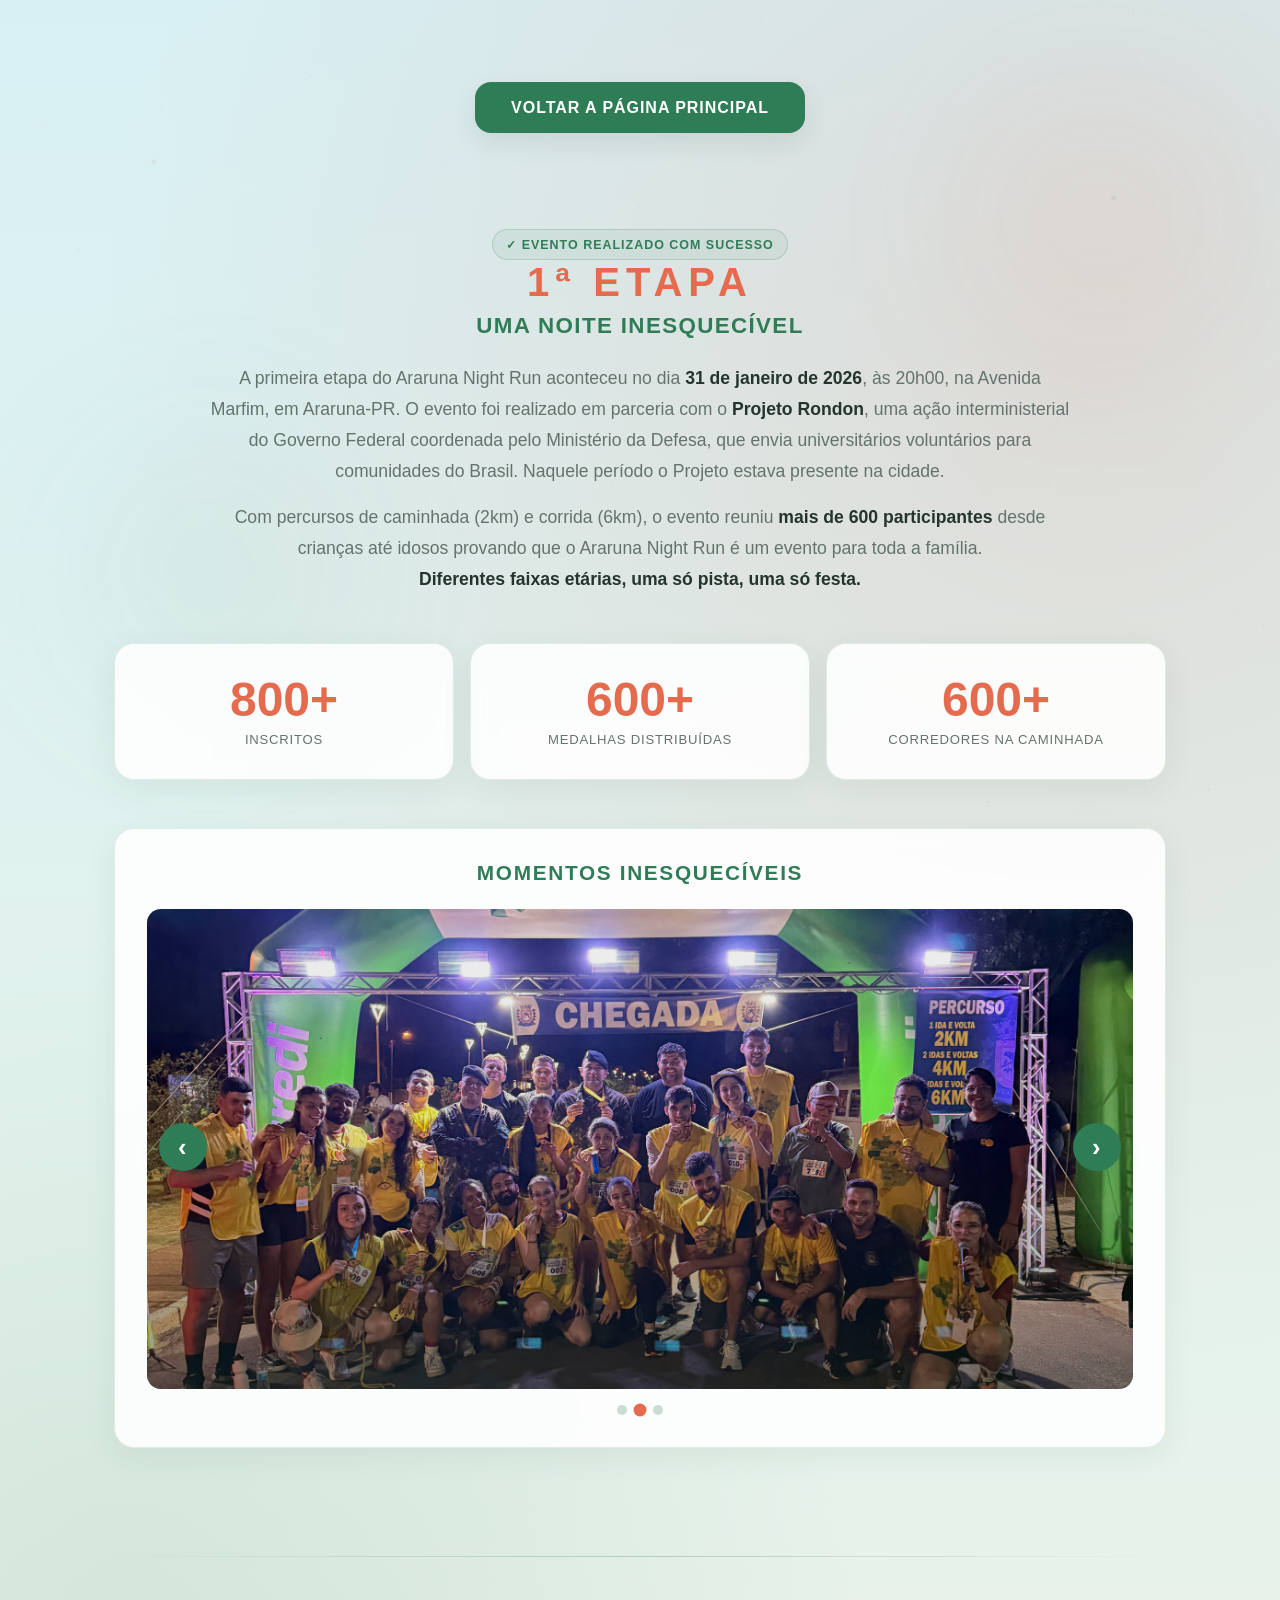
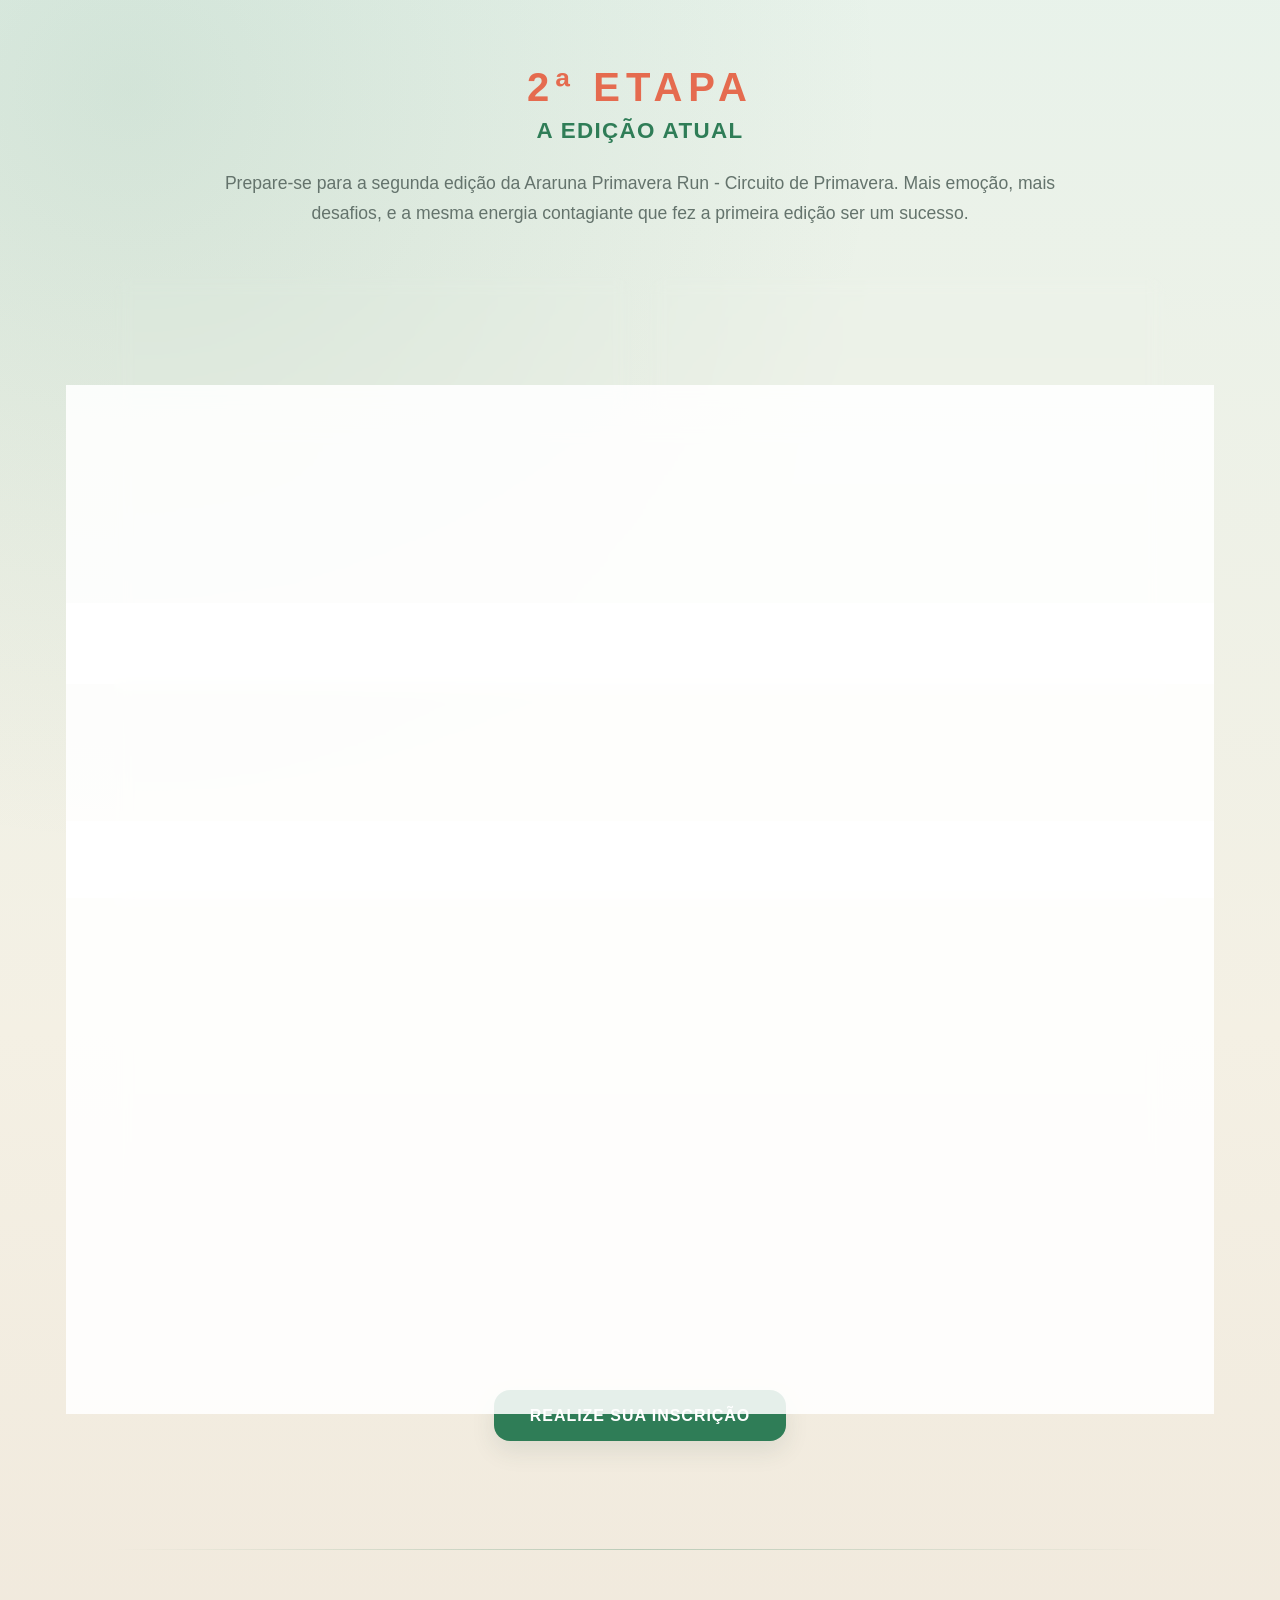
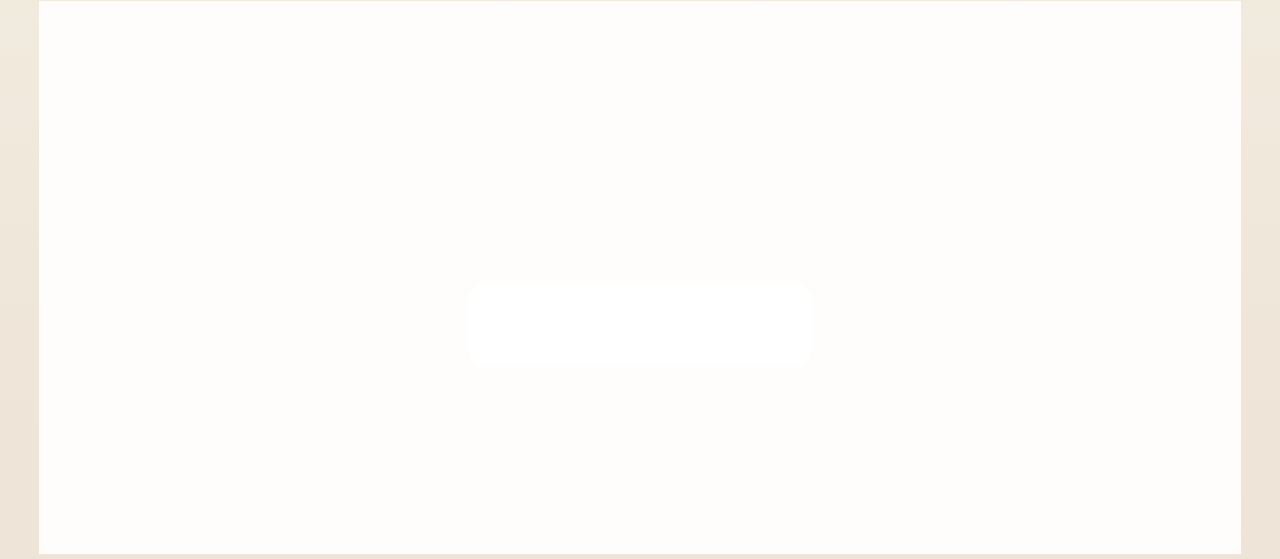
==== commit 8b90cddd: "Ajustes finais no formulário" ====
--- a/about.html
+++ b/about.html
@@ -111,7 +111,7 @@
           <h2 class="ab-section-title">2ª ETAPA</h2>
           <h3 class="ab-section-sub">A Edição Atual</h3>
           <p class="ab-text">
-            Prepare-se para a segunda edição da Araruna Night Run - Circuito de
+            Prepare-se para a segunda edição da Araruna Primavera Run - Circuito de
             Primavera. Mais emoção, mais desafios, e a mesma energia contagiante
             que fez a primeira edição ser um sucesso.
           </p>
@@ -125,7 +125,7 @@
                 <strong class="ab-card-title">Data & Horário</strong>
                 <ul class="ab-list">
                   <li>20 de Setembro de 2026</li>
-                  <li>Largada às 08h00</li>
+                  <li>Largada às 07h00</li>
                 </ul>
               </div>
             </div>
@@ -172,8 +172,7 @@
         <strong class="ab-card-title">Início da largada</strong>
         <ul class="ab-list">
           <li>
-            Início no Ponto dos Trabalhadores até a antiga Lider Lar,
-            retornando ao ponto inicial
+            Início em frente ao antigo ponto de Taxi na Av. 29 de novembro, Araruna-PR
           </li>
         </ul>
       </div>
@@ -223,13 +222,10 @@
                   rel="noopener noreferrer"
                   class="info-link"
                 >
-                  <li>
-                    <strong>Click para ver o mapa do percurso</strong>
-                  </li>
                 </a>
                 <div class="ab-map-box" style="width: 100%; height: 400px">
                   <iframe
-                    src="https://www.google.com/maps/d/u/0/embed?mid=1VnQ6UnjbndxFxpXGa0FFEH3MA3MR22E&ehbc=2E312F%22&ll=-23.930112970374026%2C-52.48124462718943&z=17"
+                    src="https://www.google.com/maps/d/embed?mid=1VnQ6UnjbndxFxpXGa0FFEH3MA3MR22E&ehbc=2E312F"
                     width="100%"
                     height="100%"
                     style="border: 0; display: block"
@@ -260,7 +256,7 @@
           <div class="ab-proximas-content">
             <h2 class="ab-section-title">Em breve</h2>
             <p class="ab-text ab-text-center">
-              A 3ª etapa da Araruna Night Run acontecerá em
+              A 3ª etapa do Circuito de Corrida e Caminhada acontecerá em
               <strong class="ab-highlight">novembro de 2026</strong>. Prepare-se
               para uma experiência, com mais desafios, mais emoção e surpresas
               que vão transformar a noite em pura adrenalina.
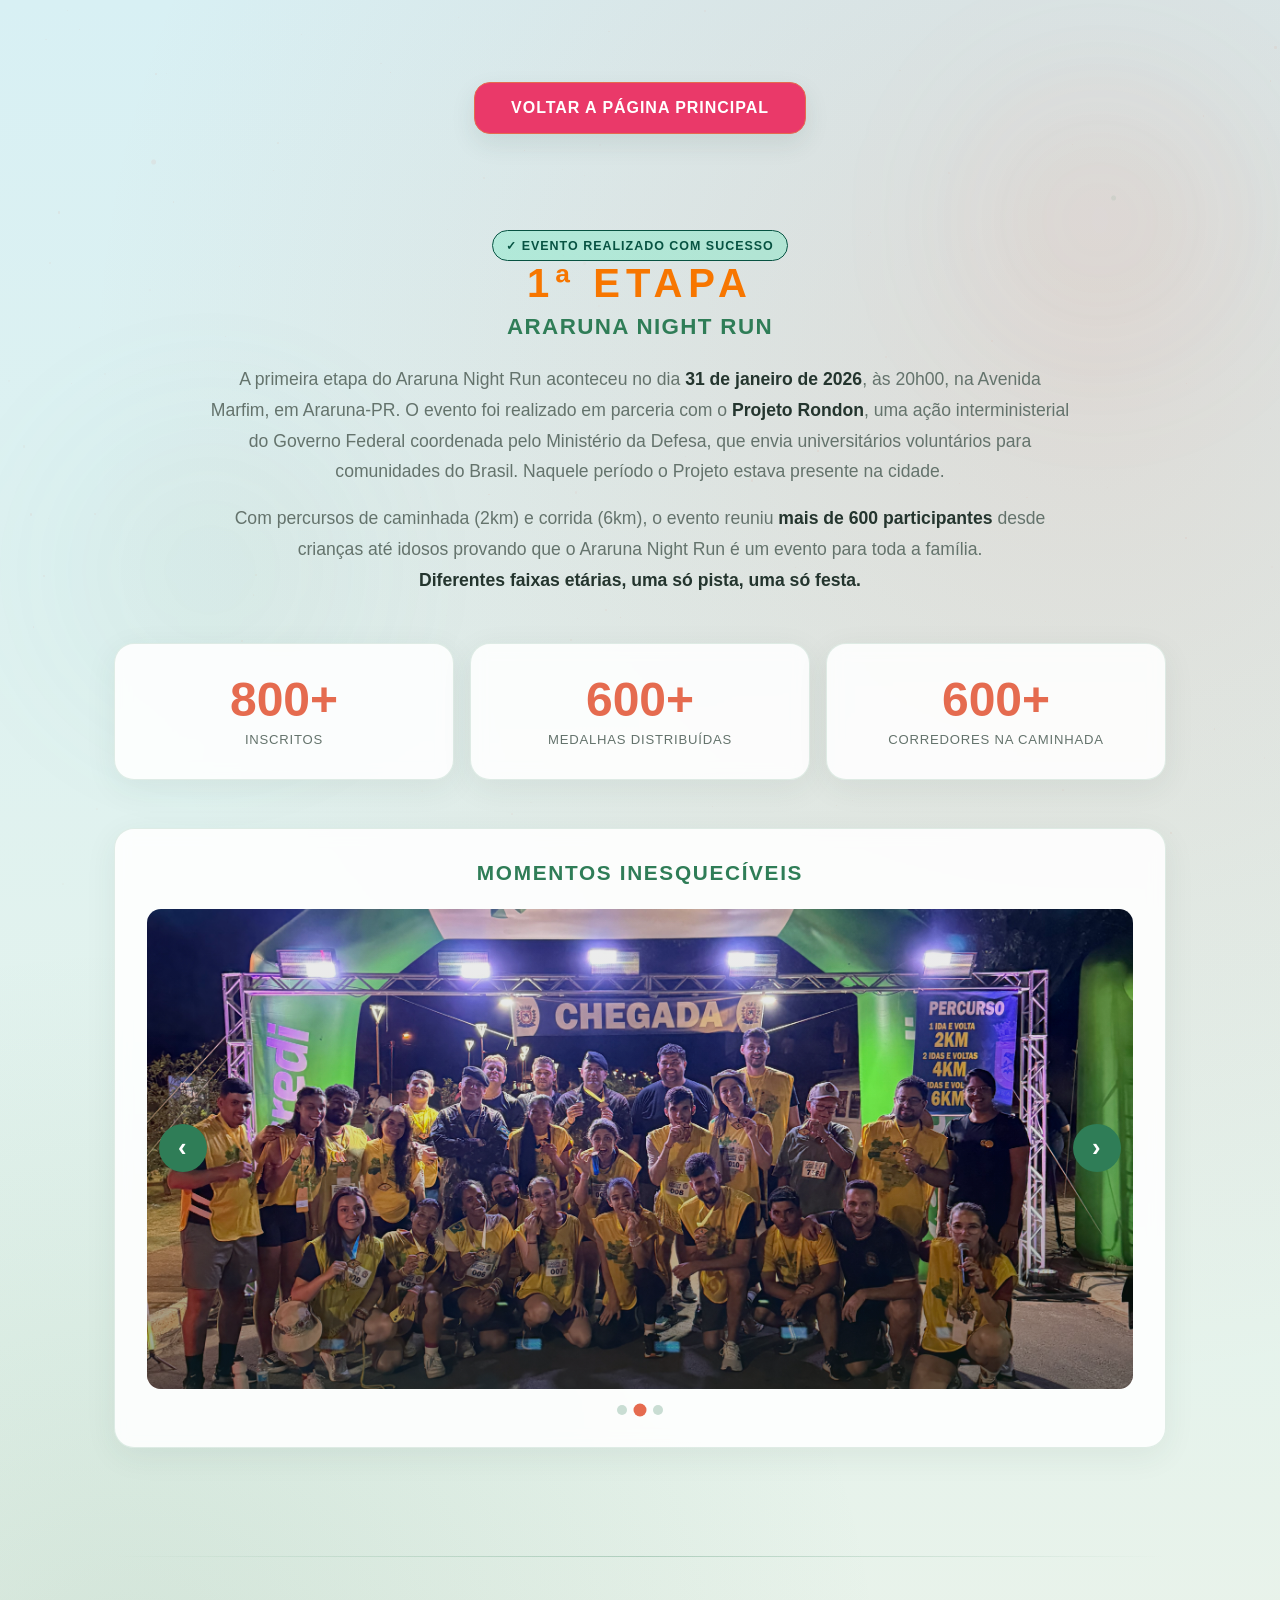
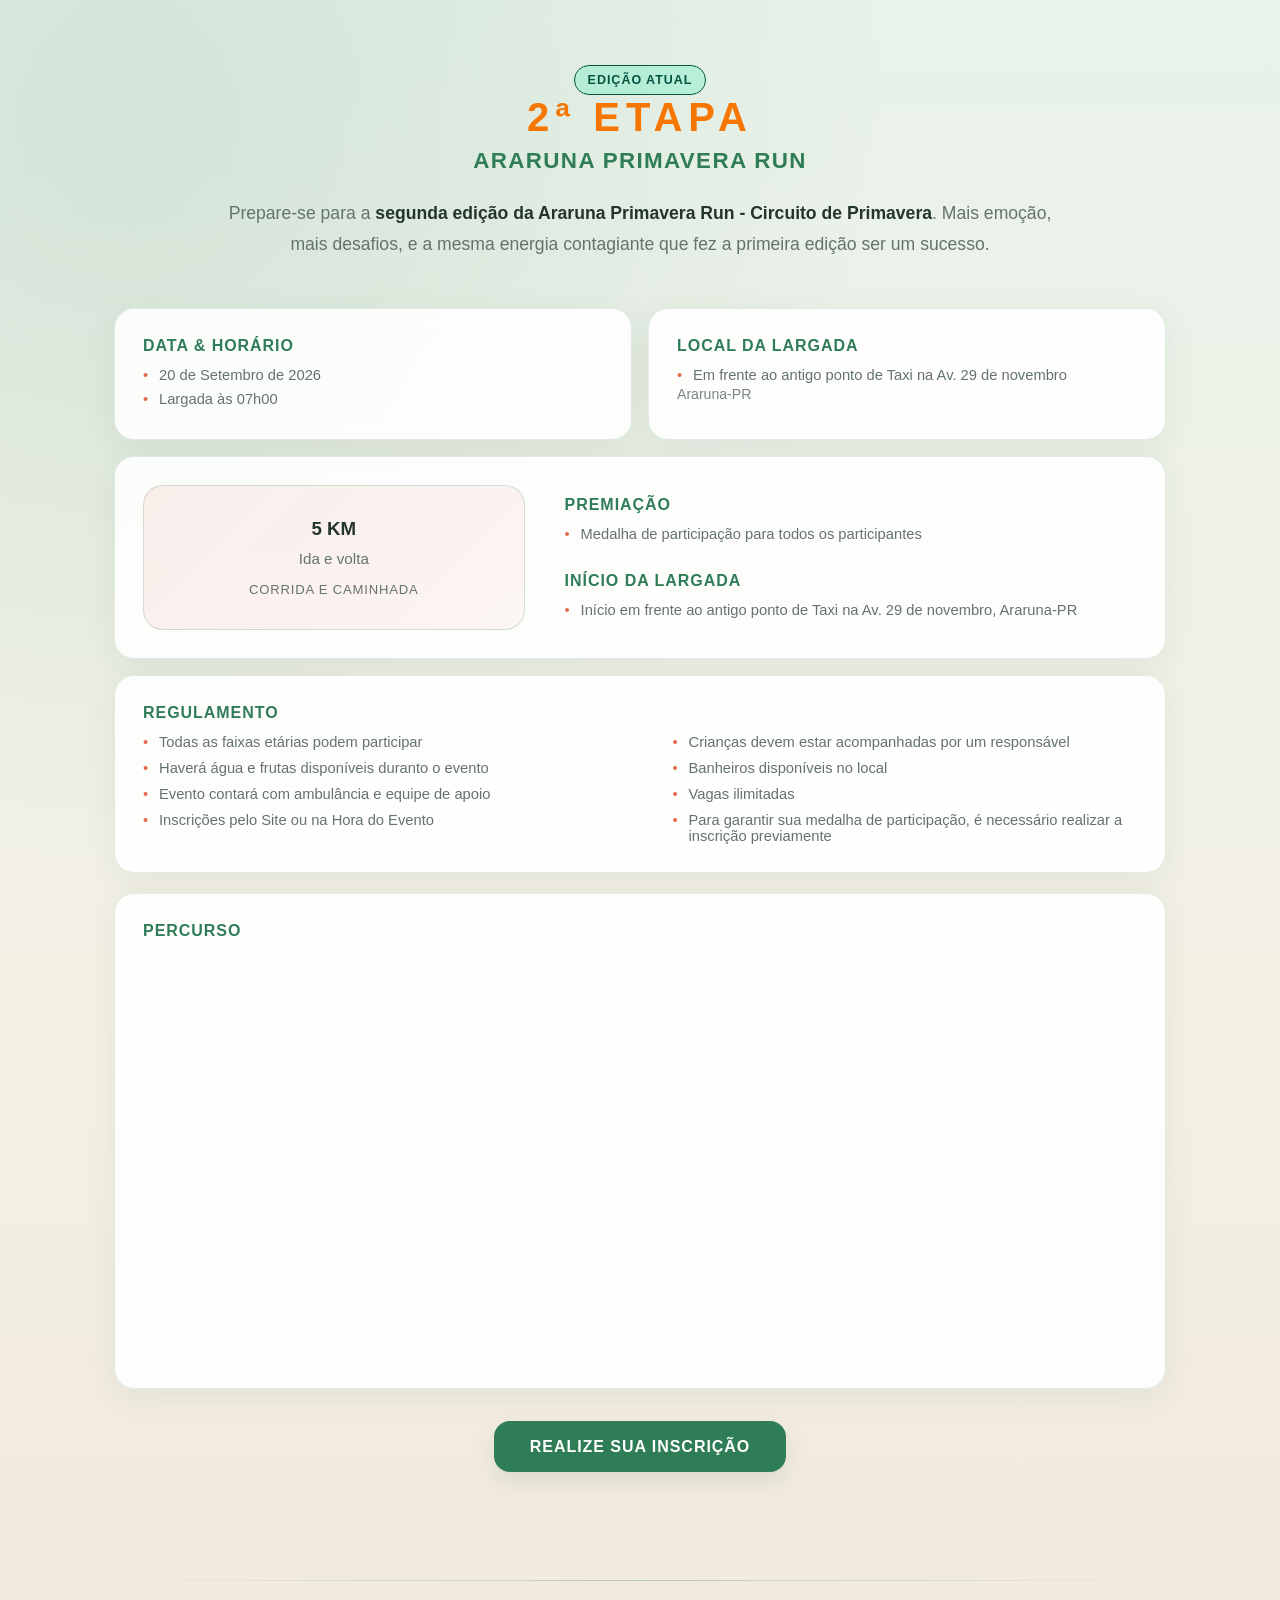
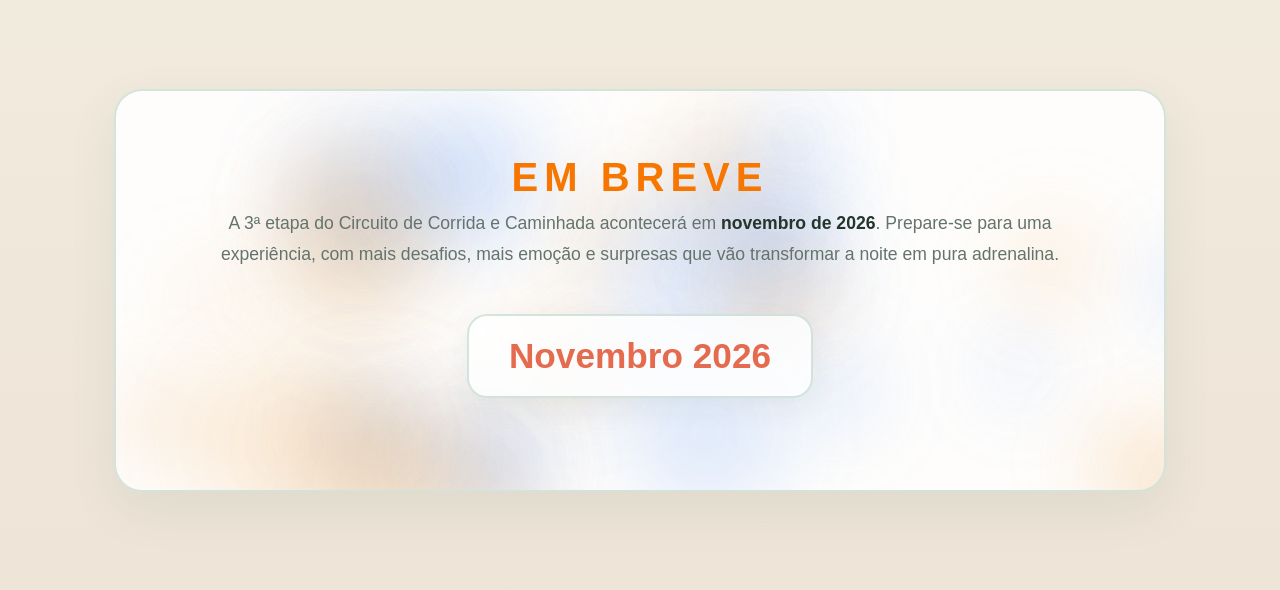
==== commit ccaab580: "Ajustando botões" ====
--- a/about.html
+++ b/about.html
@@ -18,7 +18,7 @@
     <div class="ab-wrapper">
       <!-- ── HERO ── -->
       <section class="ab-hero">
-        <a href="index.html" class="btn btn-orange">
+        <a href="index.html" class="btn btn-outline">
           Voltar a página principal
         </a>
       </section>
@@ -28,7 +28,7 @@
         <div class="ab-section-header">
           <div class="badge">✓ Evento Realizado com Sucesso</div>
           <h2 class="ab-section-title">1ª ETAPA</h2>
-          <h3 class="ab-section-sub">Uma Noite Inesquecível</h3>
+          <h3 class="ab-section-sub">Araruna Night Run</h3>
           <p class="ab-text">
             A primeira etapa do Araruna Night Run aconteceu no dia
             <strong>31 de janeiro de 2026</strong>, às 20h00, na Avenida Marfim,
@@ -108,11 +108,12 @@
       <!-- ── 2ª ETAPA ── -->
       <section class="ab-section">
         <div class="ab-section-header">
+          <div class="badge">Edição Atual</div>
           <h2 class="ab-section-title">2ª ETAPA</h2>
-          <h3 class="ab-section-sub">A Edição Atual</h3>
+          <h3 class="ab-section-sub">Araruna Primavera Run</h3>
           <p class="ab-text">
-            Prepare-se para a segunda edição da Araruna Primavera Run - Circuito de
-            Primavera. Mais emoção, mais desafios, e a mesma energia contagiante
+            Prepare-se para a <strong>segunda edição da Araruna Primavera Run - Circuito de
+            Primavera</strong>. Mais emoção, mais desafios, e a mesma energia contagiante
             que fez a primeira edição ser um sucesso.
           </p>
         </div>
--- a/css/style.css
+++ b/css/style.css
@@ -217,9 +217,9 @@
     display: inline-block;
     padding: 7px 13px;
     border-radius: 999px;
-    color: var(--spring-green);
-    border: 1px solid rgba(47, 125, 87, 0.2);
-    background: rgba(47, 125, 87, 0.07);
+    color: #075342;
+    border: 1px solid #075342;
+    background: rgba(6, 239, 157, 0.195);
     font-size: 0.78rem;
     font-weight: 700;
     letter-spacing: 0.08em;
@@ -647,7 +647,7 @@
     font-family: "Arial Black", Arial, sans-serif;
     font-size: clamp(24px, 20vw, 48px);
     font-weight: 700;
-    color: var(--spring-green);
+    color: #024c40;
     line-height: 1;
     letter-spacing: 2px;
     box-shadow: 0 10px 30px rgba(44, 71, 58, 0.06);
@@ -1382,7 +1382,7 @@
 .ab-section-title {
     font-size: clamp(1.75rem, 5vw, 2.5rem);
     font-weight: 800;
-    color: var(--spring-coral);
+    color:#f77600;
     text-transform: uppercase;
     margin-bottom: 8px;
     letter-spacing: 0.15em;
@@ -1995,8 +1995,8 @@
 
 .btn-outline {
     border: 1px solid var(--spring-coral);
-    color: var(--spring-coral);
-    background: rgba(255, 255, 255, 0.55);
+    color: #ffffff;
+    background: #ea3969;
 }
 
 .hero-sub {
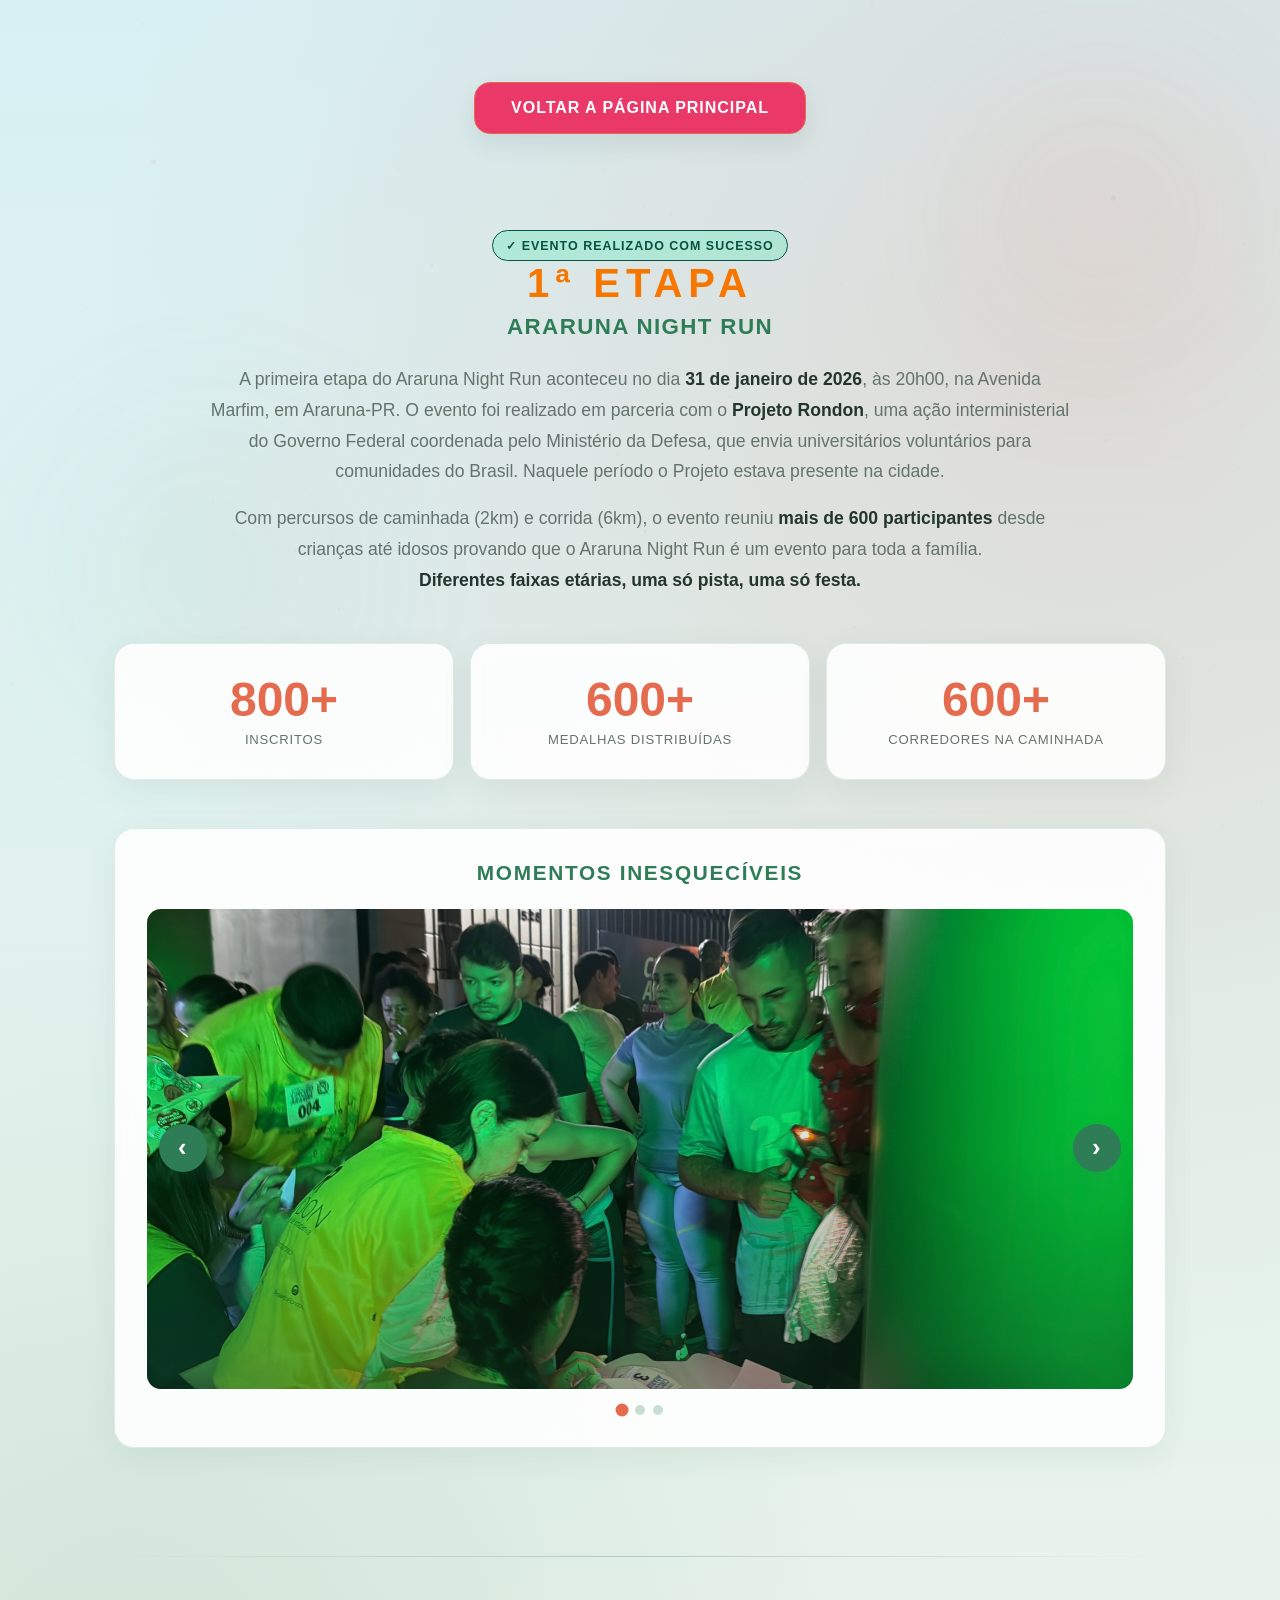
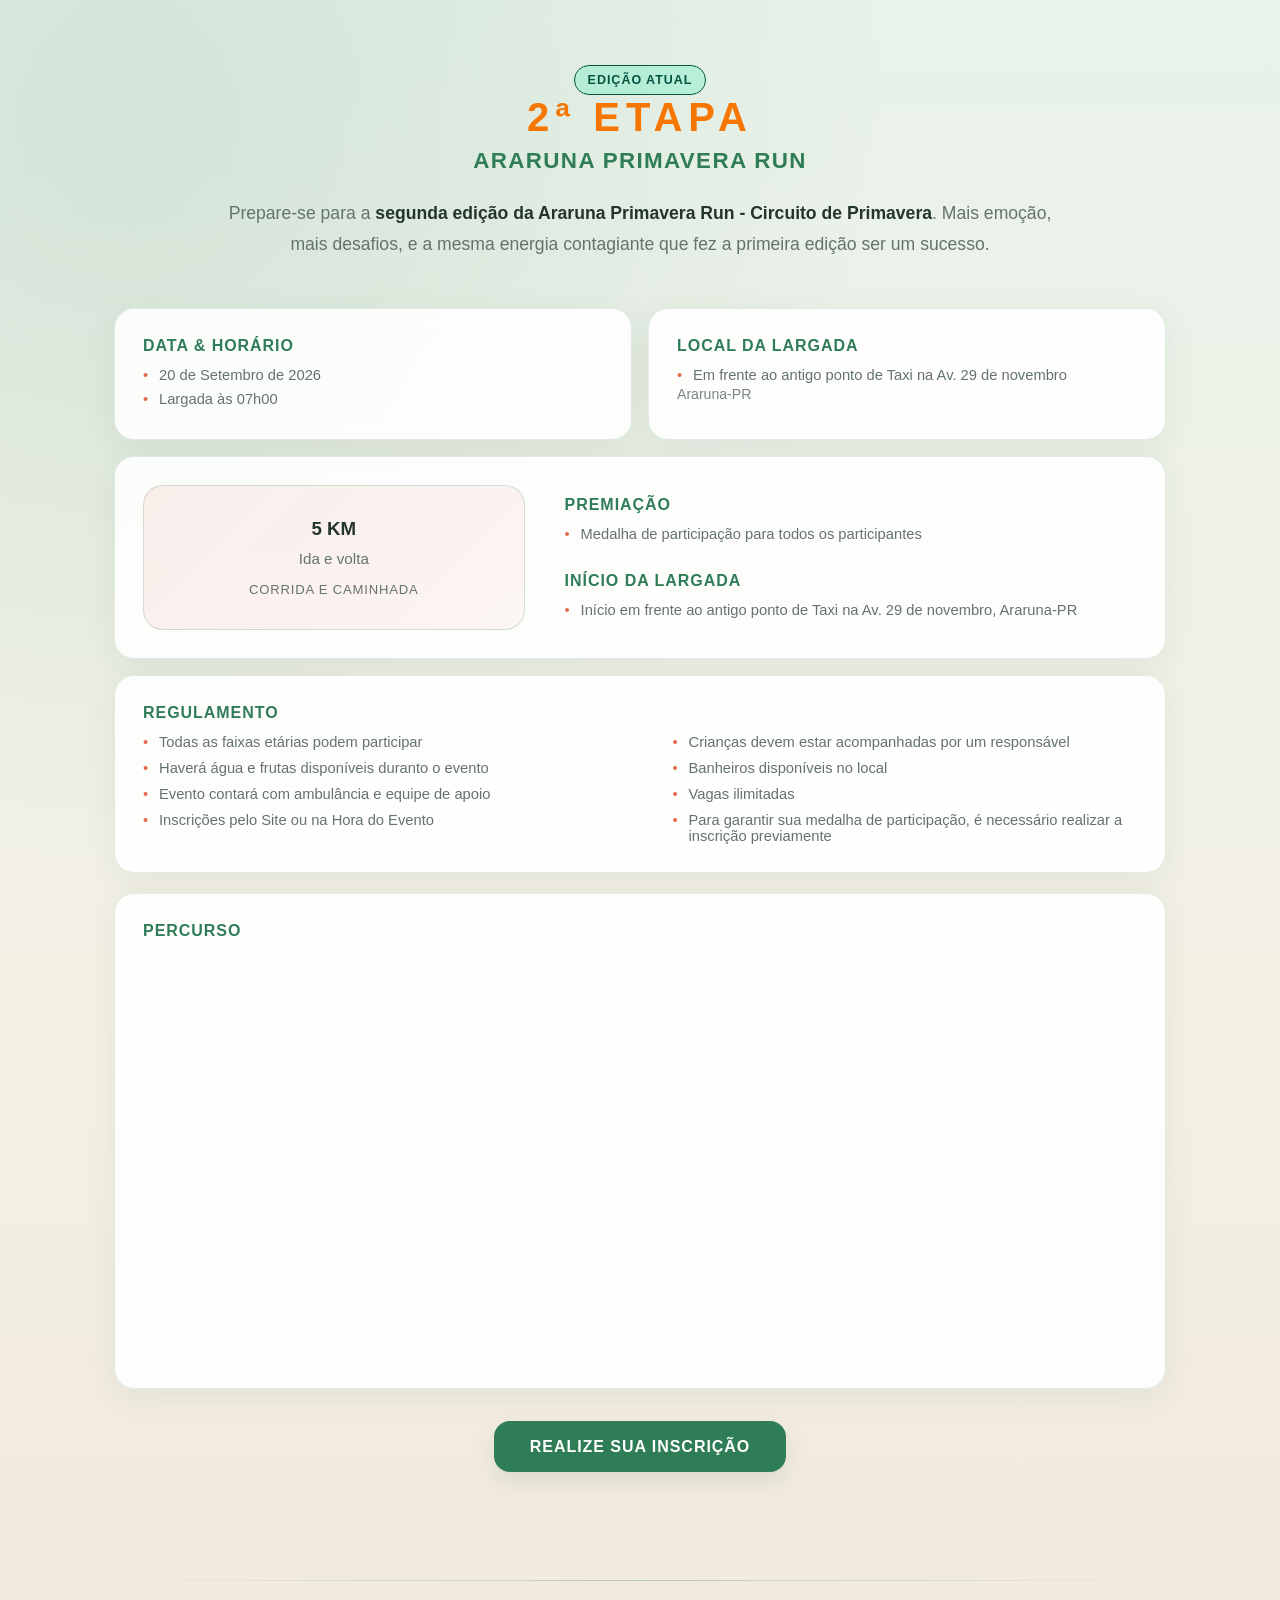
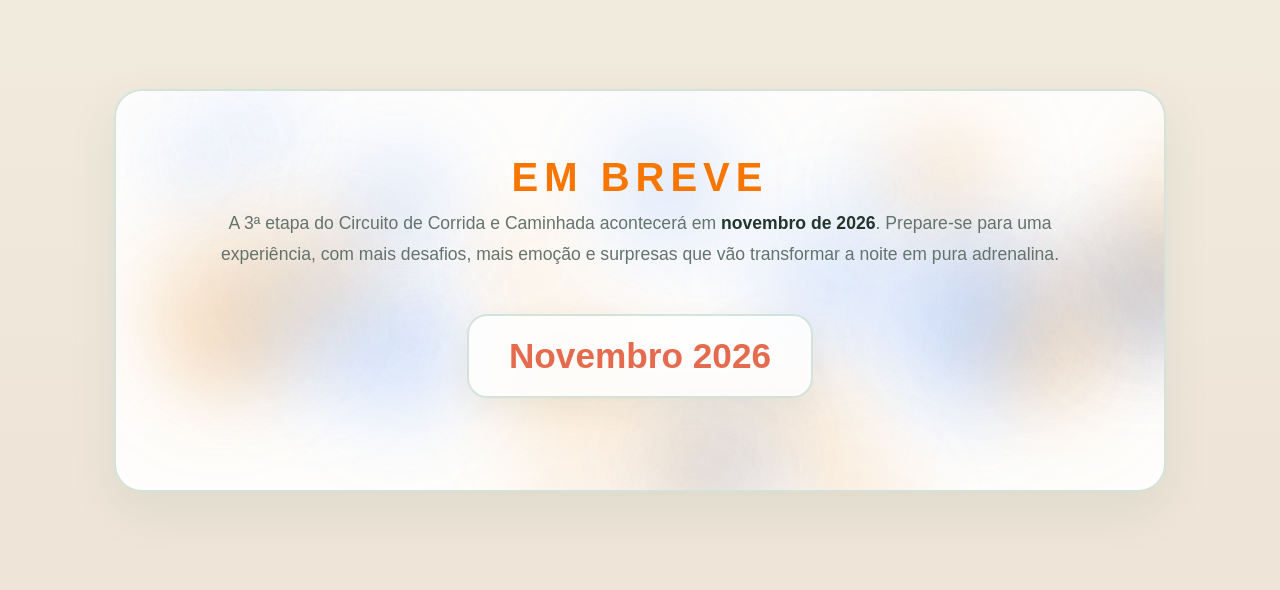
==== commit 8e998743: "Ajustando a política de privacidade" ====
--- a/about.html
+++ b/about.html
@@ -4,6 +4,7 @@
     <meta charset="UTF-8" />
     <meta name="viewport" content="width=device-width, initial-scale=1.0" />
     <title>Sobre o Evento - Araruna Night Run 2026</title>
+    <link rel="icon" href="./img/Pessoas_correndo.png"/>
     <link rel="stylesheet" href="css/style.css" />
   </head>
 
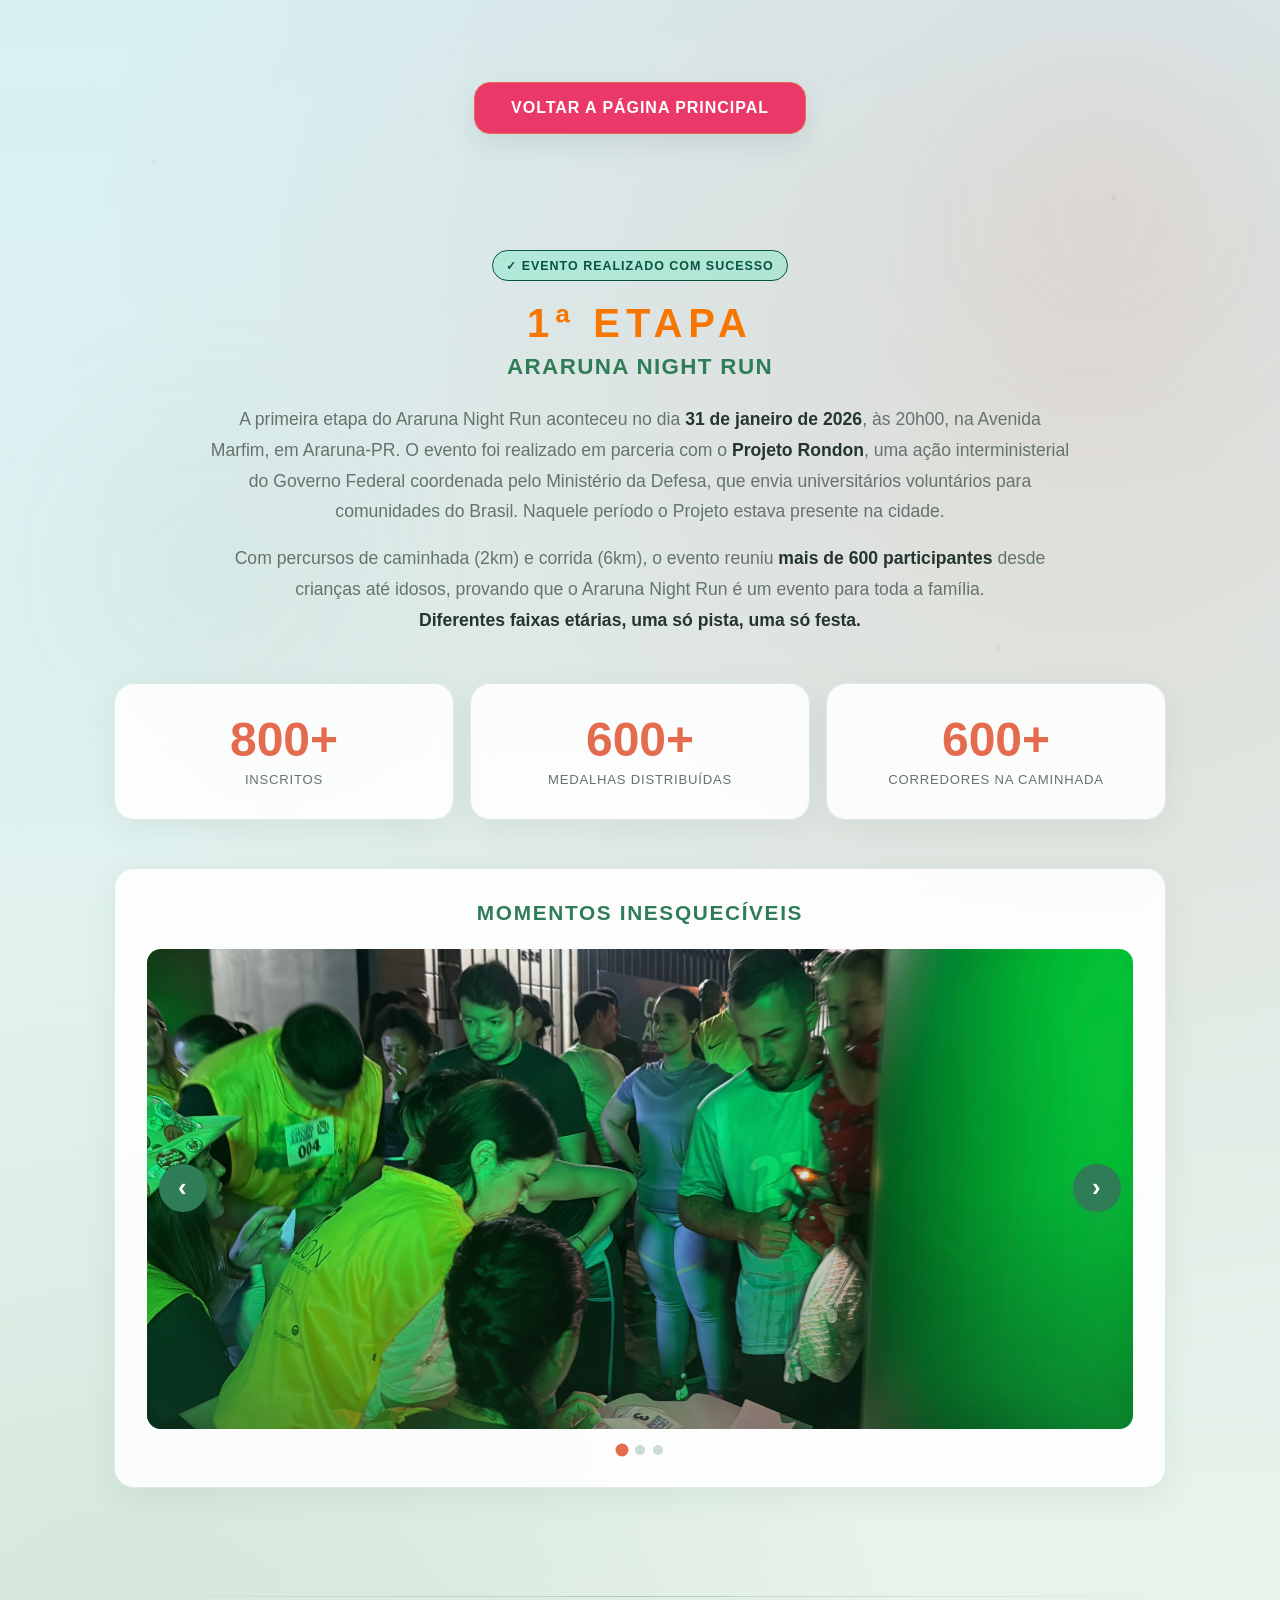
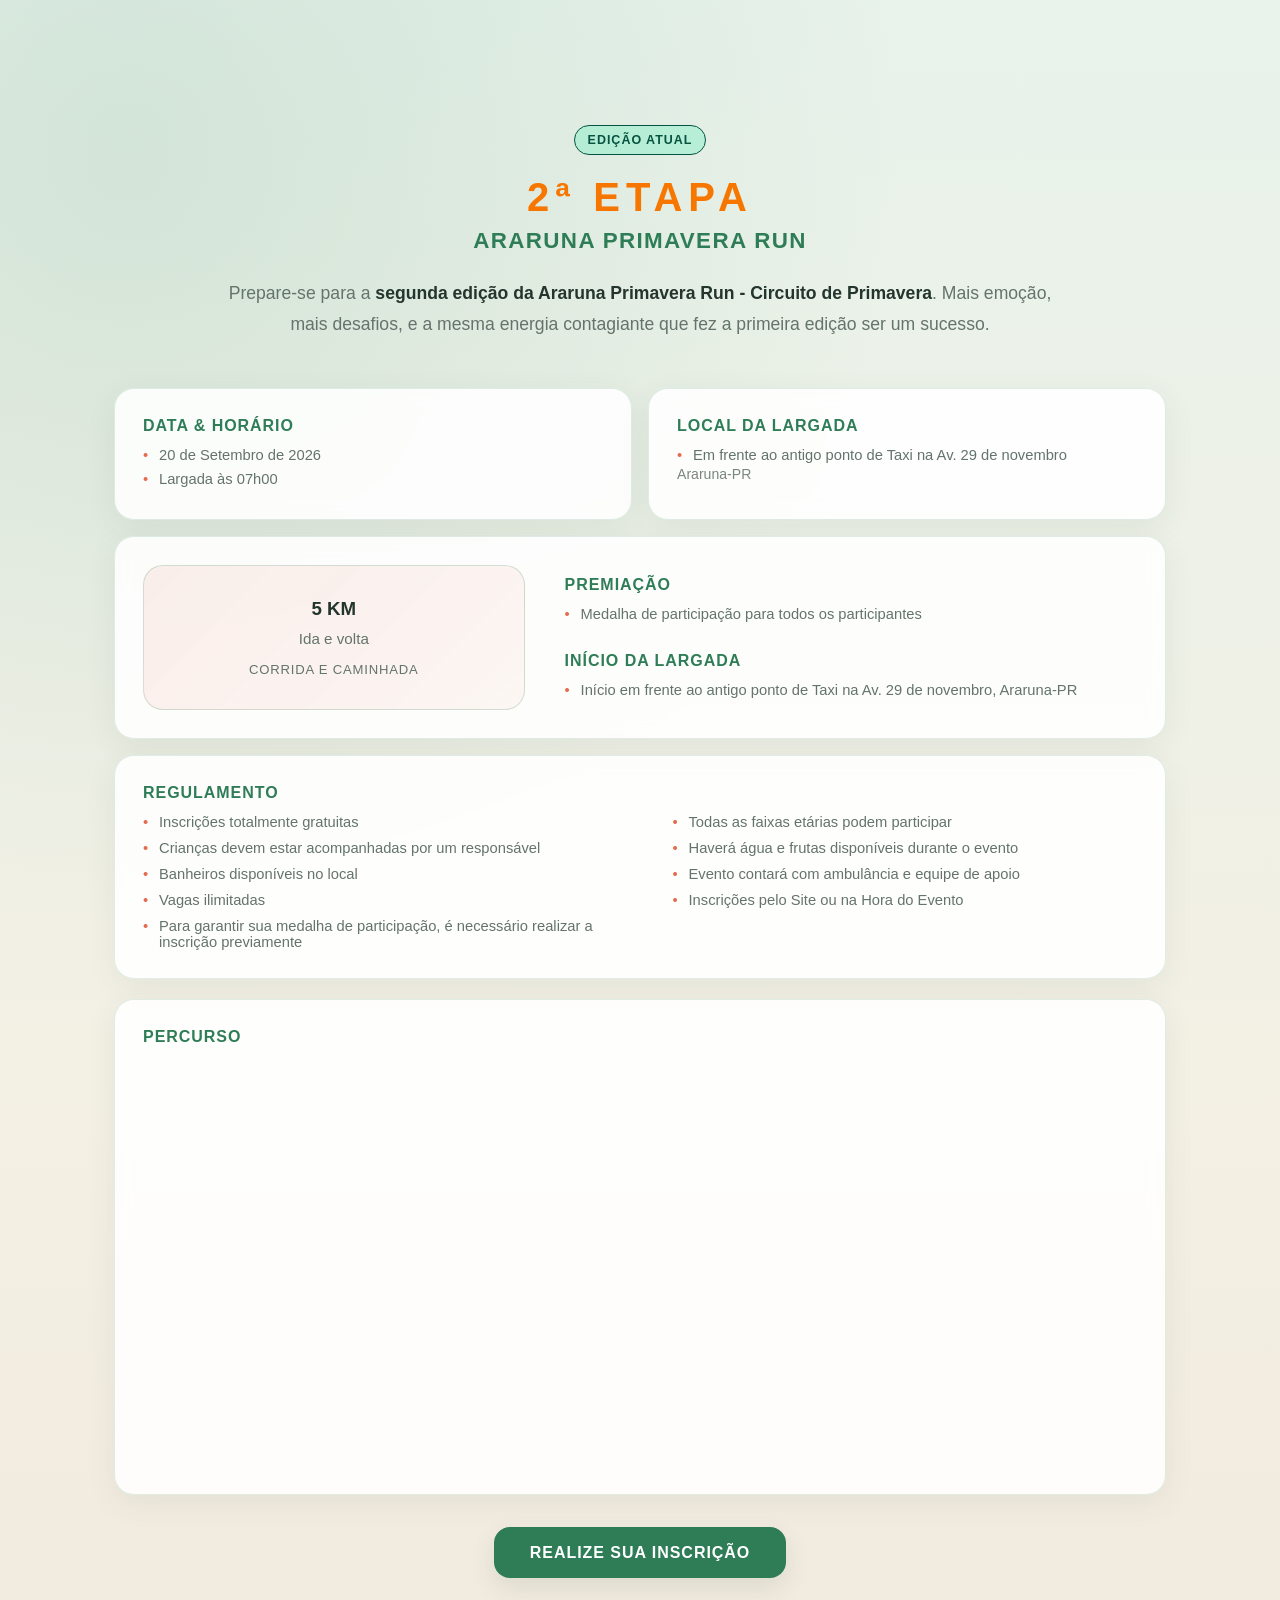
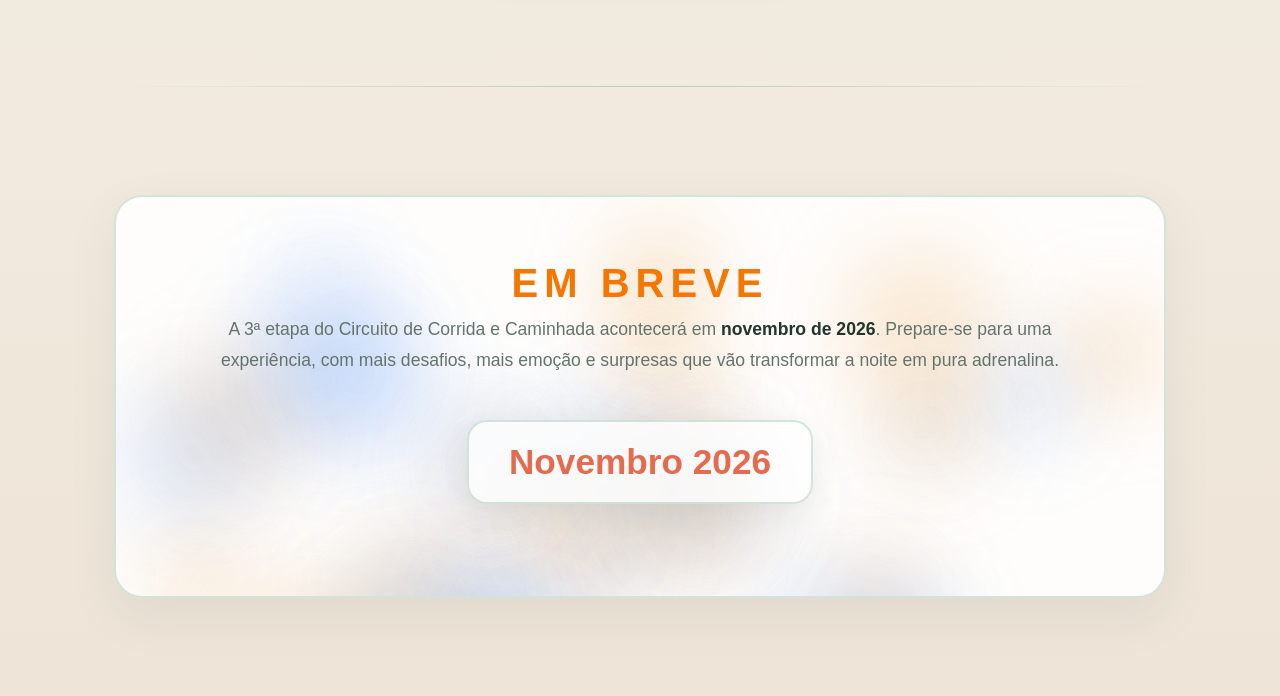
==== commit facfed2b: "Adicionando margin no na classe badge" ====
--- a/about.html
+++ b/about.html
@@ -41,7 +41,7 @@
           </p>
           <p class="ab-text">
             Com percursos de caminhada (2km) e corrida (6km), o evento reuniu
-            <strong>mais de 600 participantes</strong> desde crianças até idosos
+            <strong>mais de 600 participantes</strong> desde crianças até idosos,
             provando que o Araruna Night Run é um evento para toda a família.<br />
             <strong
               >Diferentes faixas etárias, uma só pista, uma só festa.</strong
@@ -196,11 +196,11 @@
                     grid-template-columns: 1fr 1fr;
                     gap: 10px;
                     column-gap: 65px;
-                  "
-                >
+                  ">
+                  <li>Inscrições totalmente gratuitas</li>
                   <li>Todas as faixas etárias podem participar</li>
                   <li>Crianças devem estar acompanhadas por um responsável</li>
-                  <li>Haverá água e frutas disponíveis duranto o evento</li>
+                  <li>Haverá água e frutas disponíveis durante o evento</li>
                   <li>Banheiros disponíveis no local</li>
                   <li>Evento contará com ambulância e equipe de apoio</li>
                   <li>Vagas ilimitadas</li>
--- a/css/style.css
+++ b/css/style.css
@@ -224,6 +224,7 @@
     font-weight: 700;
     letter-spacing: 0.08em;
     text-transform: uppercase;
+    margin: 20px;
 }
 
 .header h1 {
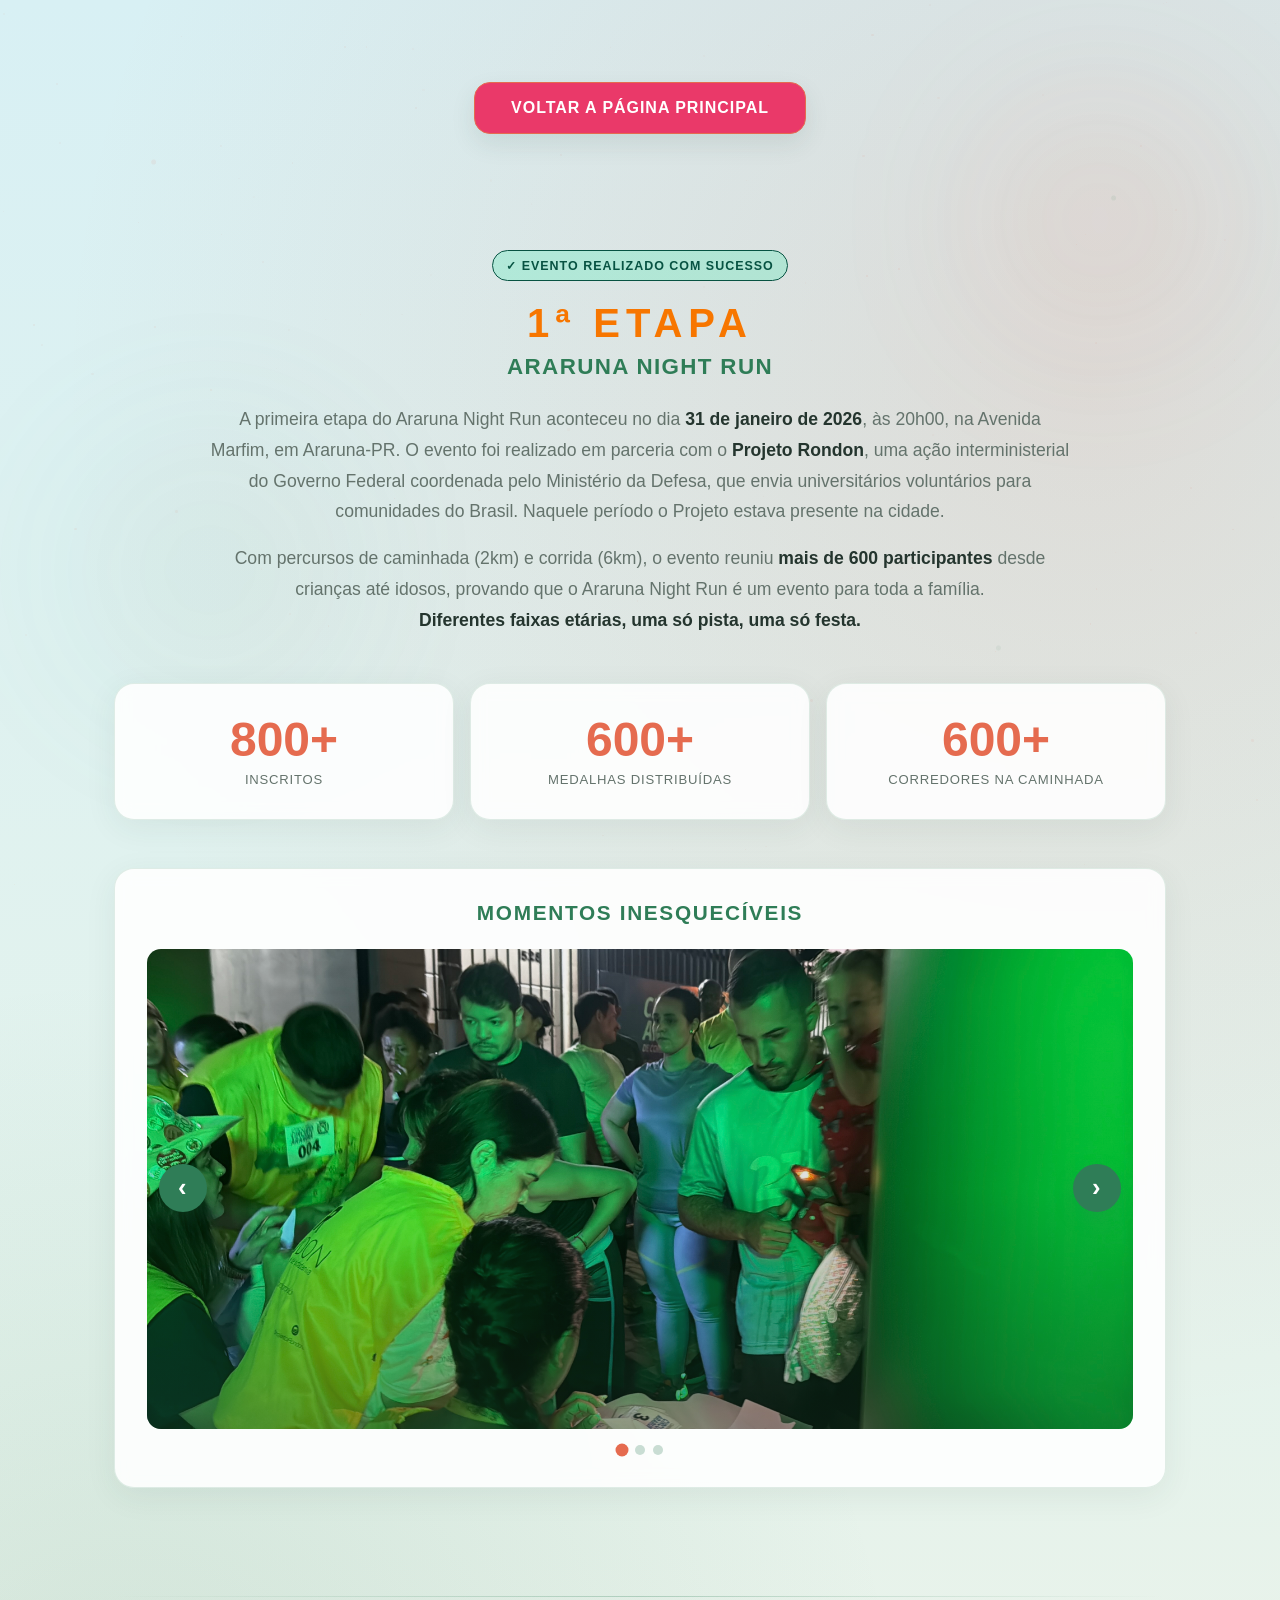
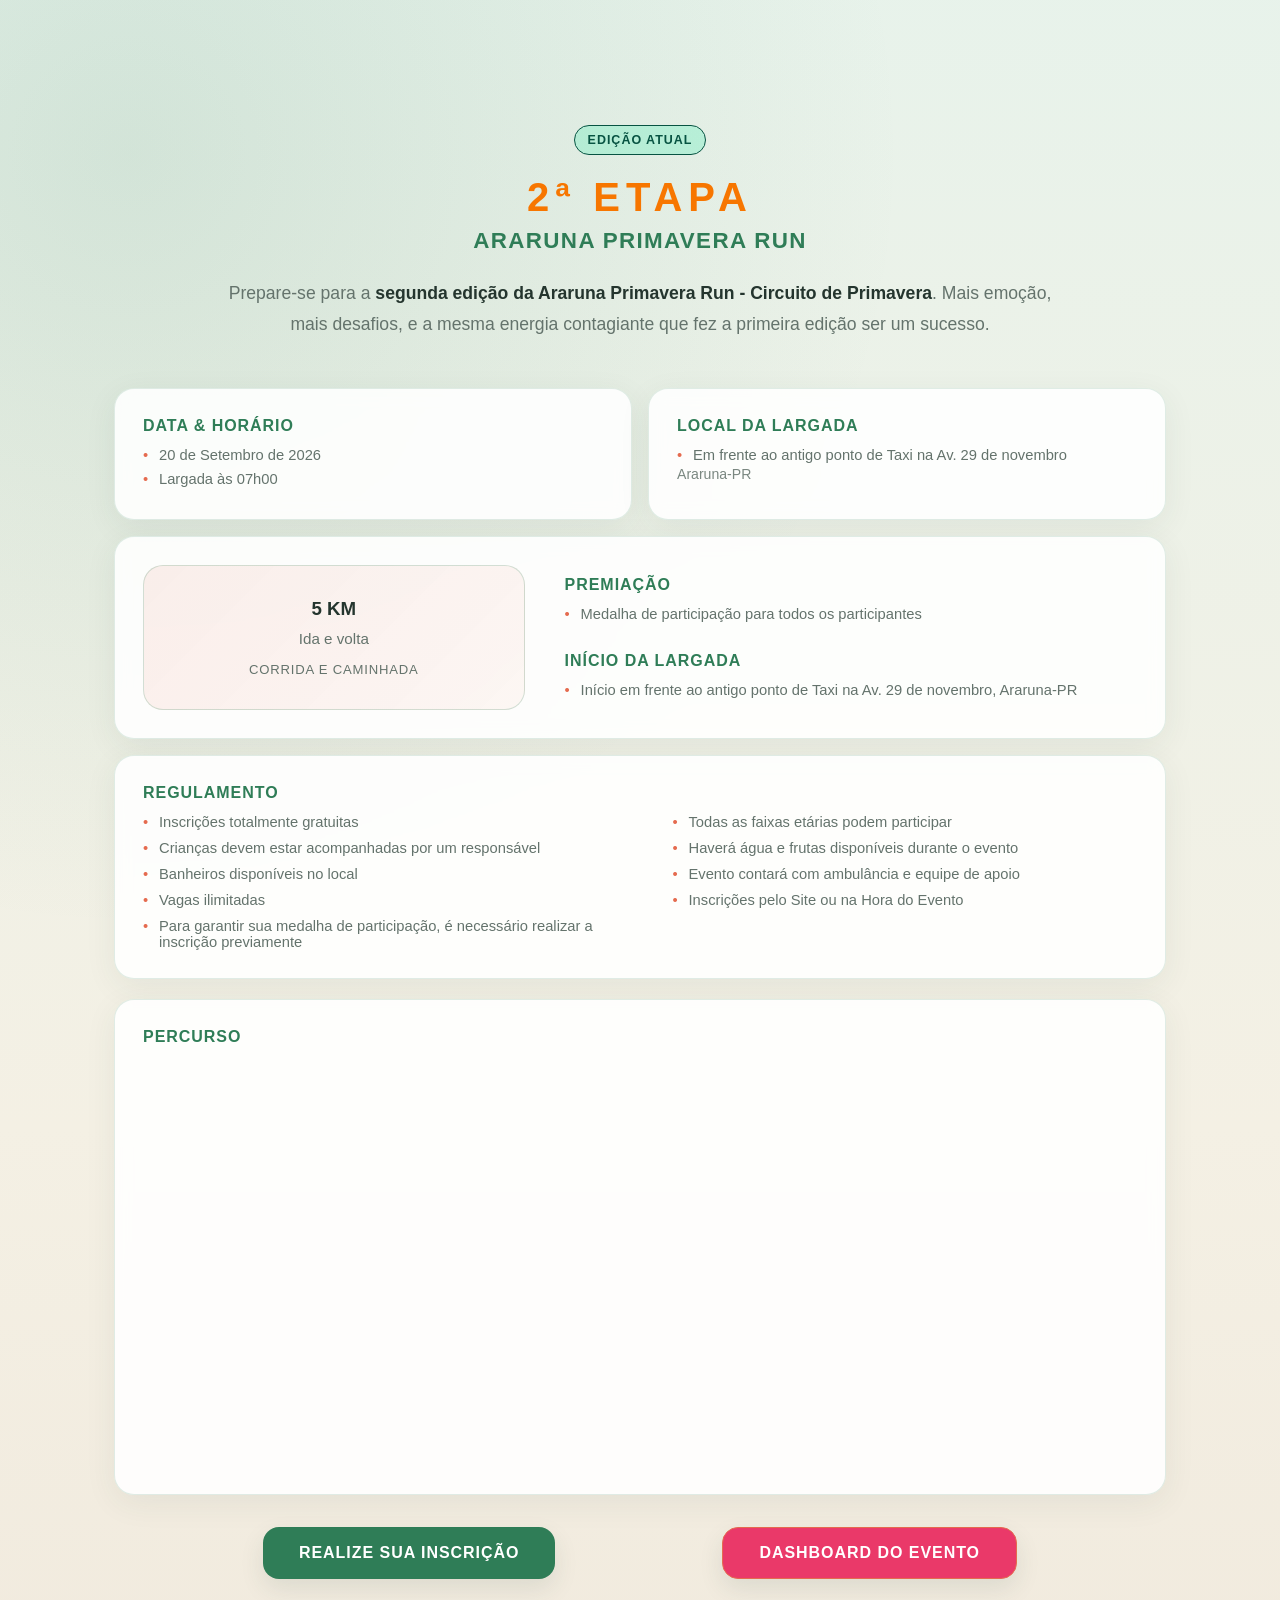
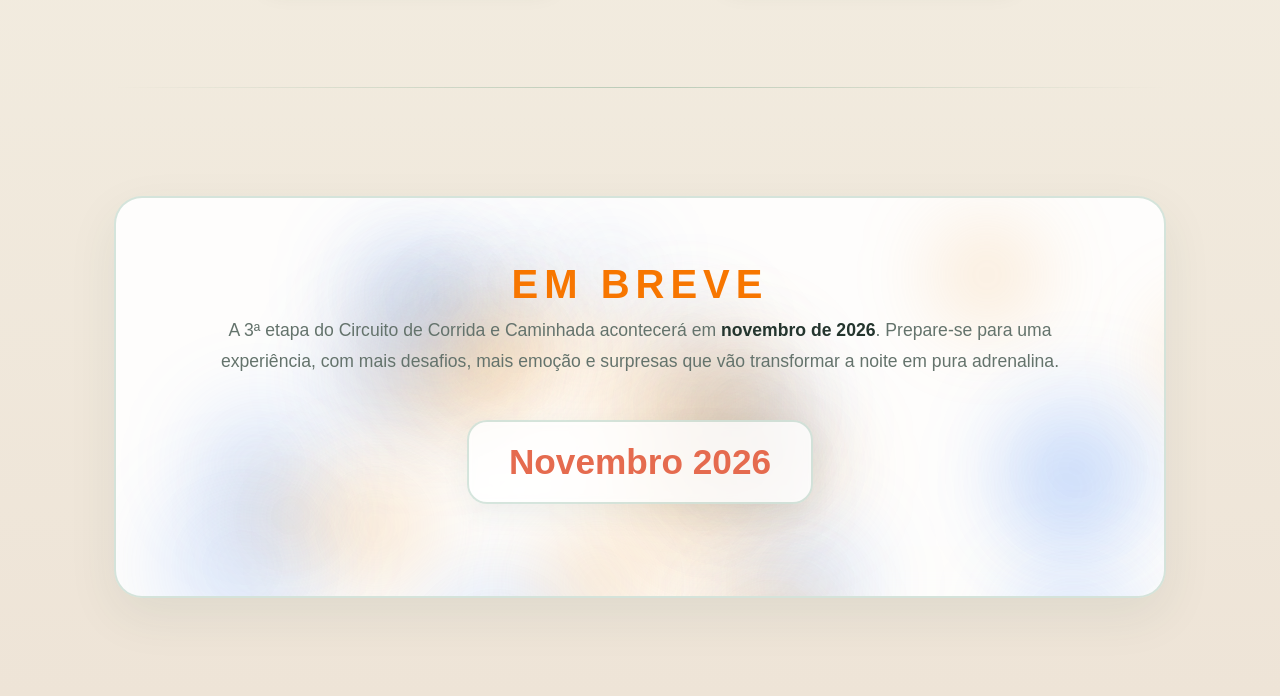
==== commit 1cd10c90: "Adicionando o botão" ====
--- a/about.html
+++ b/about.html
@@ -243,8 +243,9 @@
         </div>
 
         <!-- CTA -->
-        <div class="ab-cta">
+        <div class="ab-cta home_buttons">
           <a href="form.html" class="btn btn-orange">Realize sua Inscrição</a>
+          <a href="https://script.google.com/macros/s/AKfycbwzPQ4tIrtuYEetKdQXk9EI7ndL1-cx3DGs9SE7loVElHapd9FBIlMkSVSVtXSVaZ_bwA/exec" class="btn btn-outline">Dashboard do Evento</a>
         </div>
       </section>
 
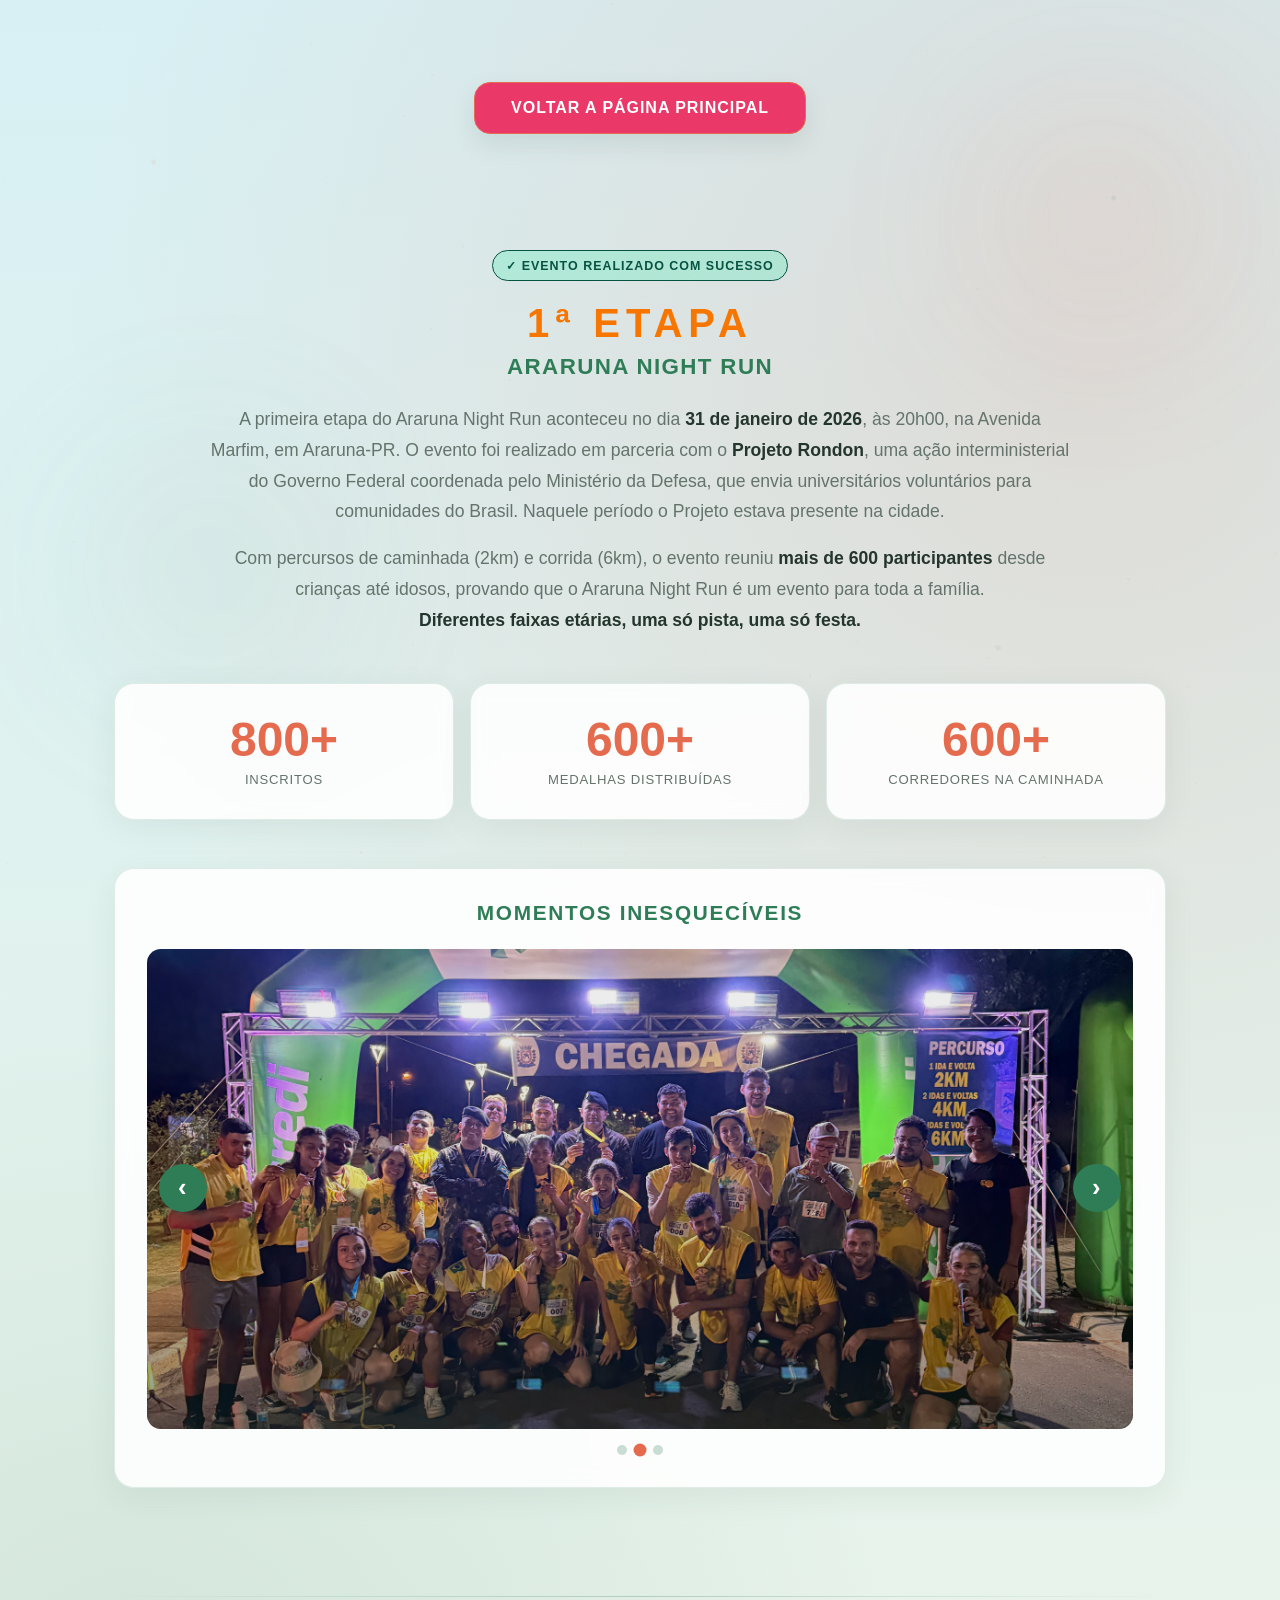
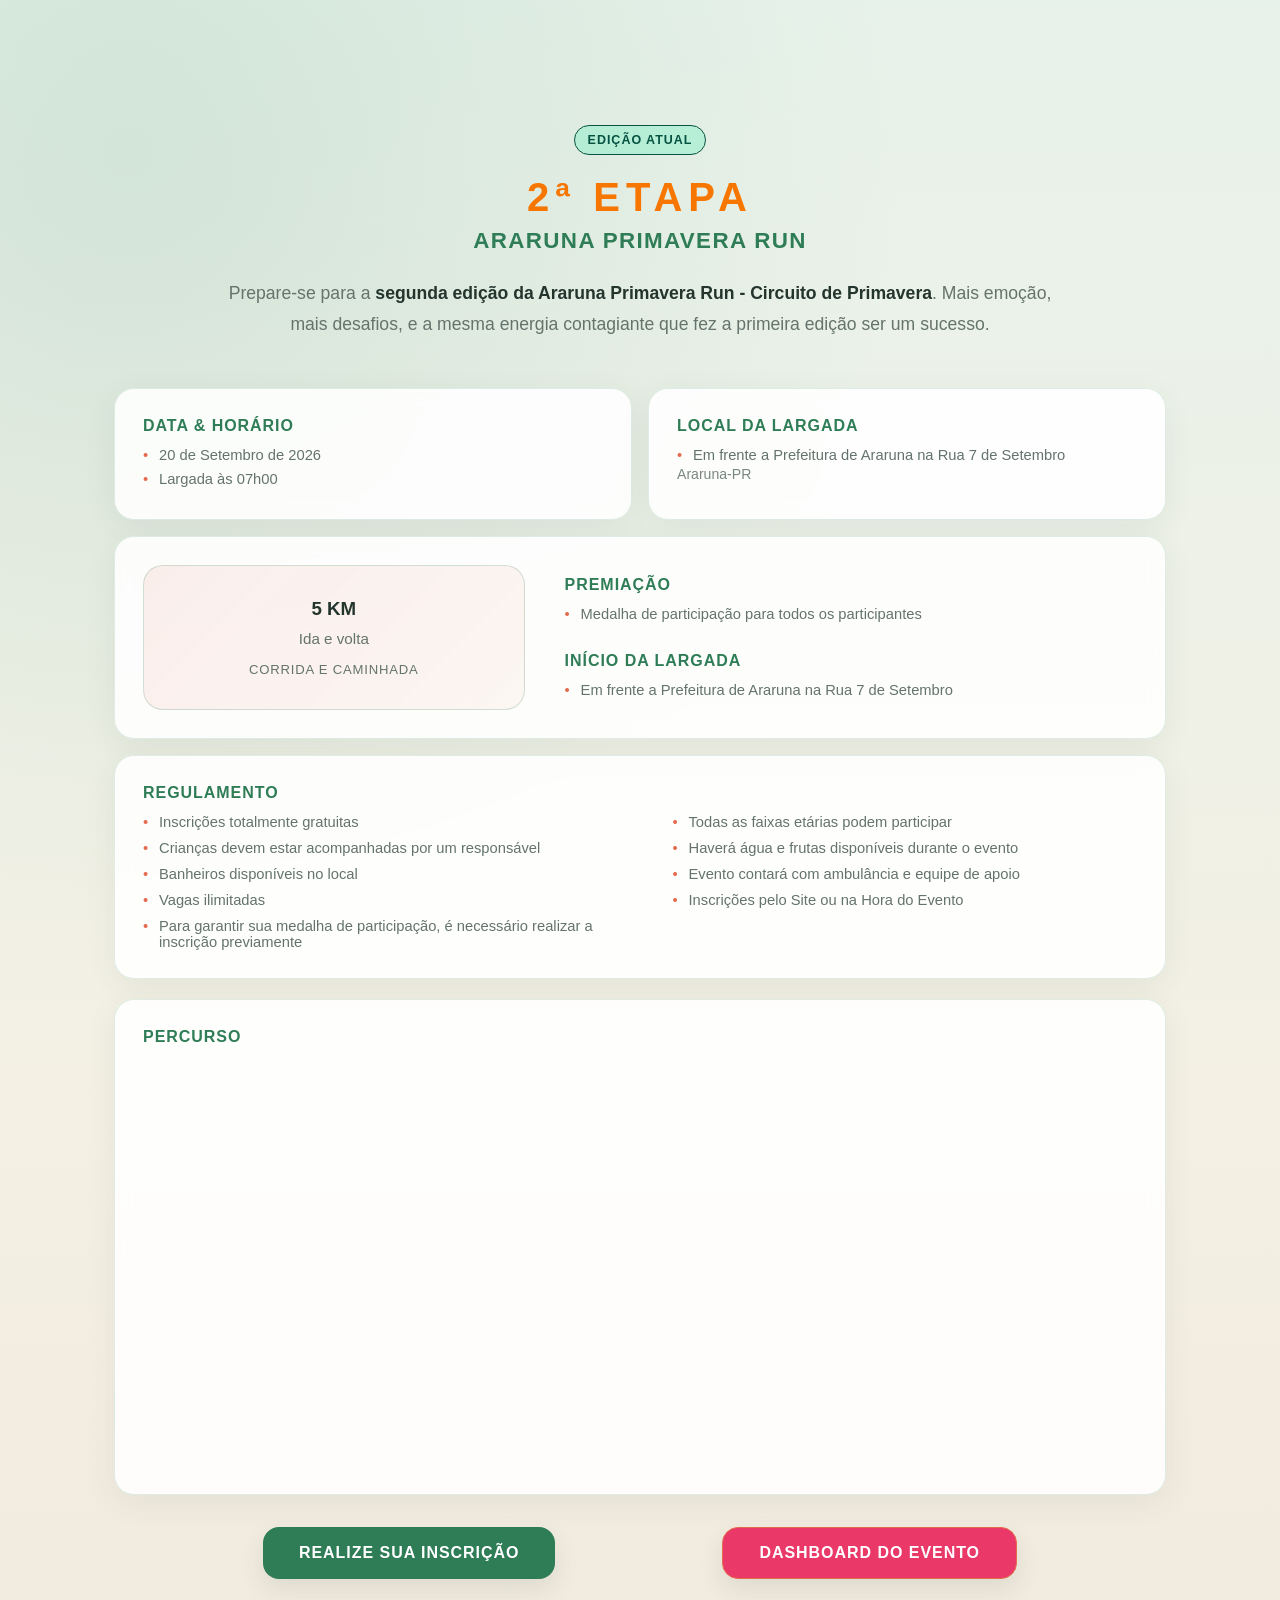
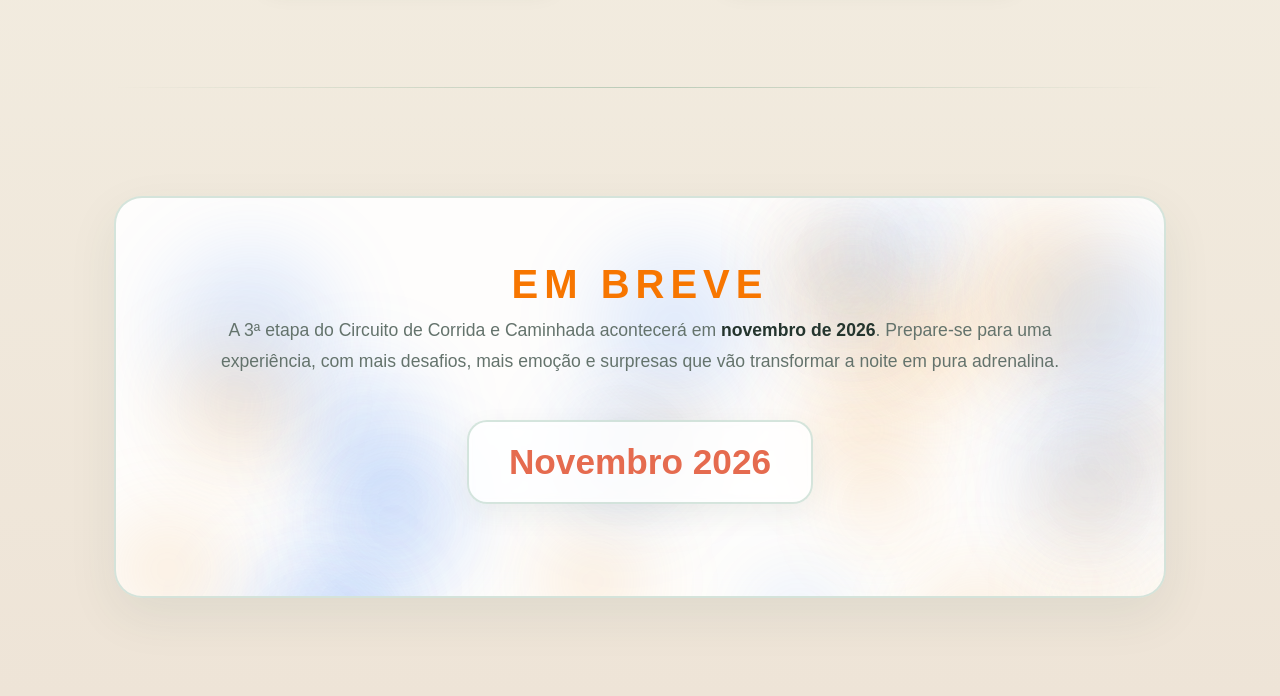
==== commit 5b0da005: "Trocando o local da largada" ====
--- a/about.html
+++ b/about.html
@@ -138,7 +138,7 @@
                 <strong class="ab-card-title">Local da Largada</strong>
                 <ul class="ab-list">
                   <li>
-                    Em frente ao antigo ponto de Taxi na Av. 29 de novembro
+                    Em frente a Prefeitura de Araruna na Rua 7 de Setembro
                   </li>
                 </ul>
                 <p class="ab-muted">Araruna-PR</p>
@@ -174,7 +174,7 @@
         <strong class="ab-card-title">Início da largada</strong>
         <ul class="ab-list">
           <li>
-            Início em frente ao antigo ponto de Taxi na Av. 29 de novembro, Araruna-PR
+            Em frente a Prefeitura de Araruna na Rua 7 de Setembro
           </li>
         </ul>
       </div>
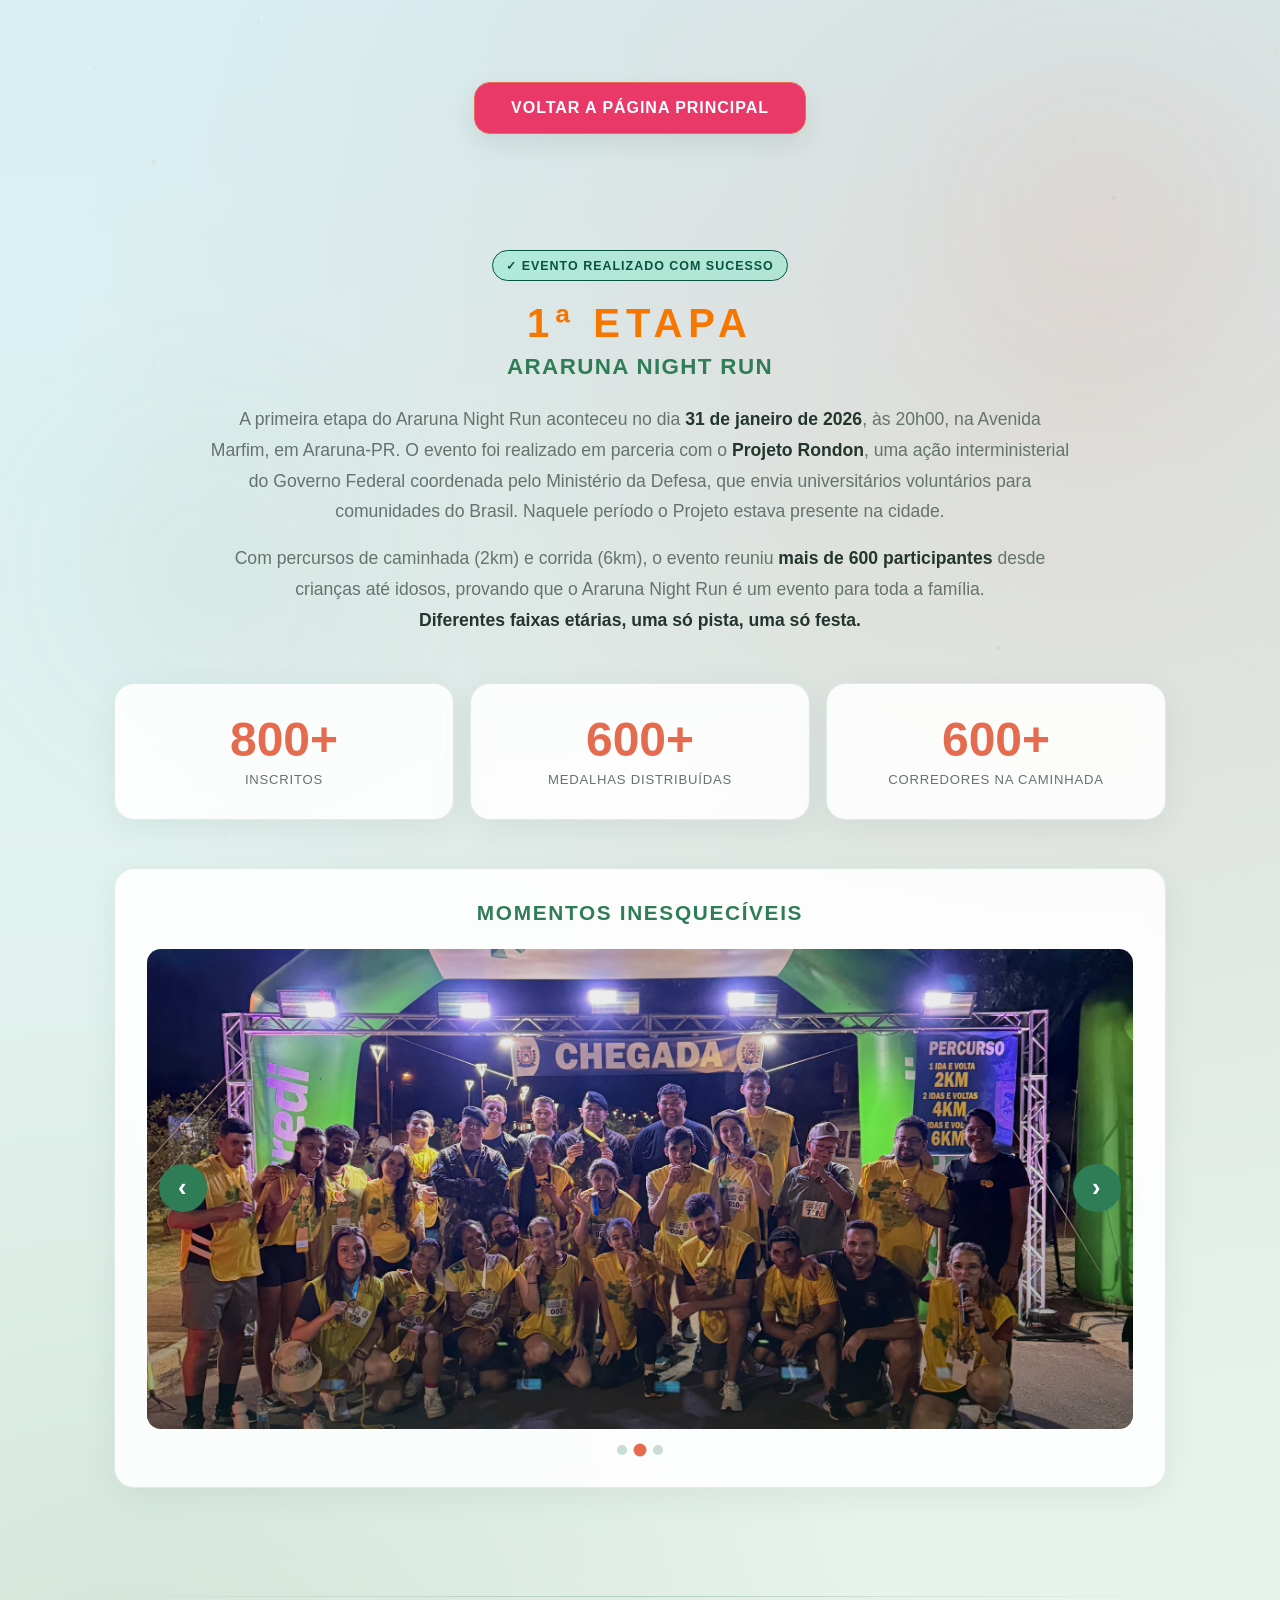
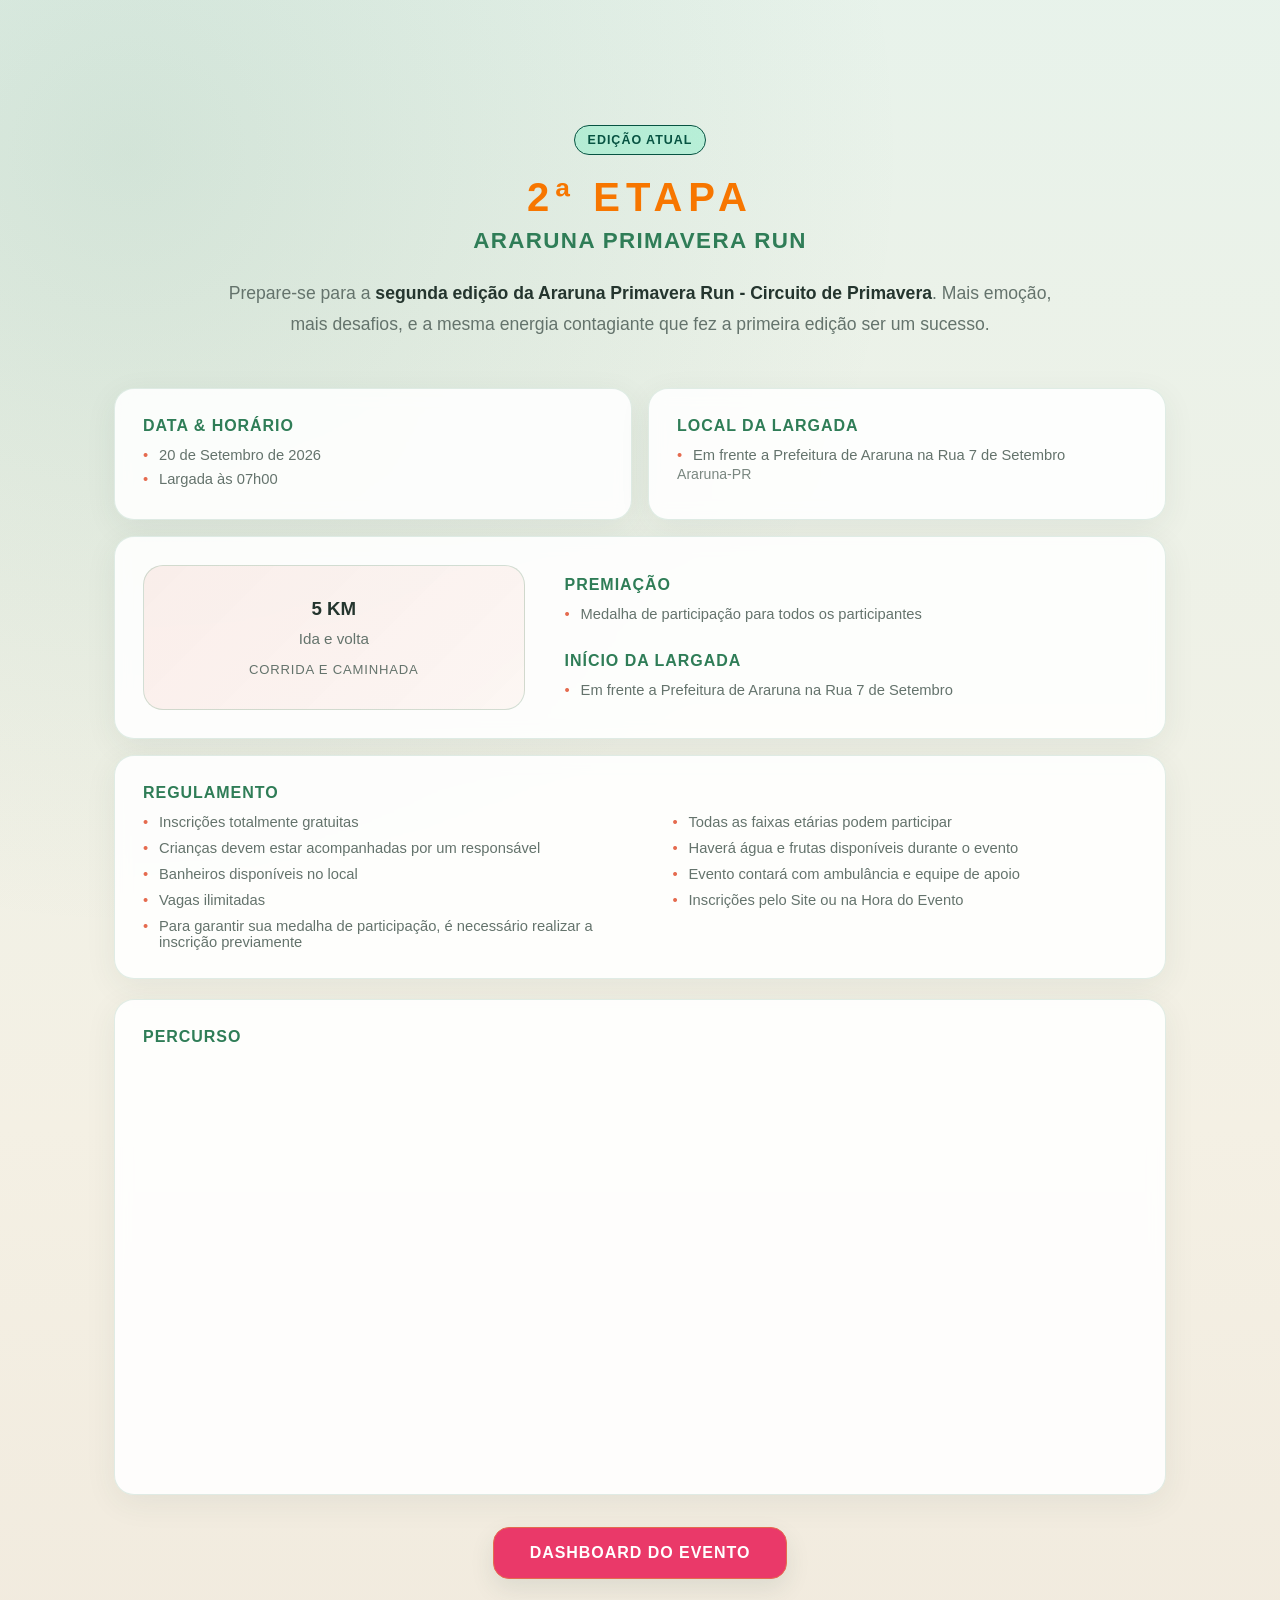
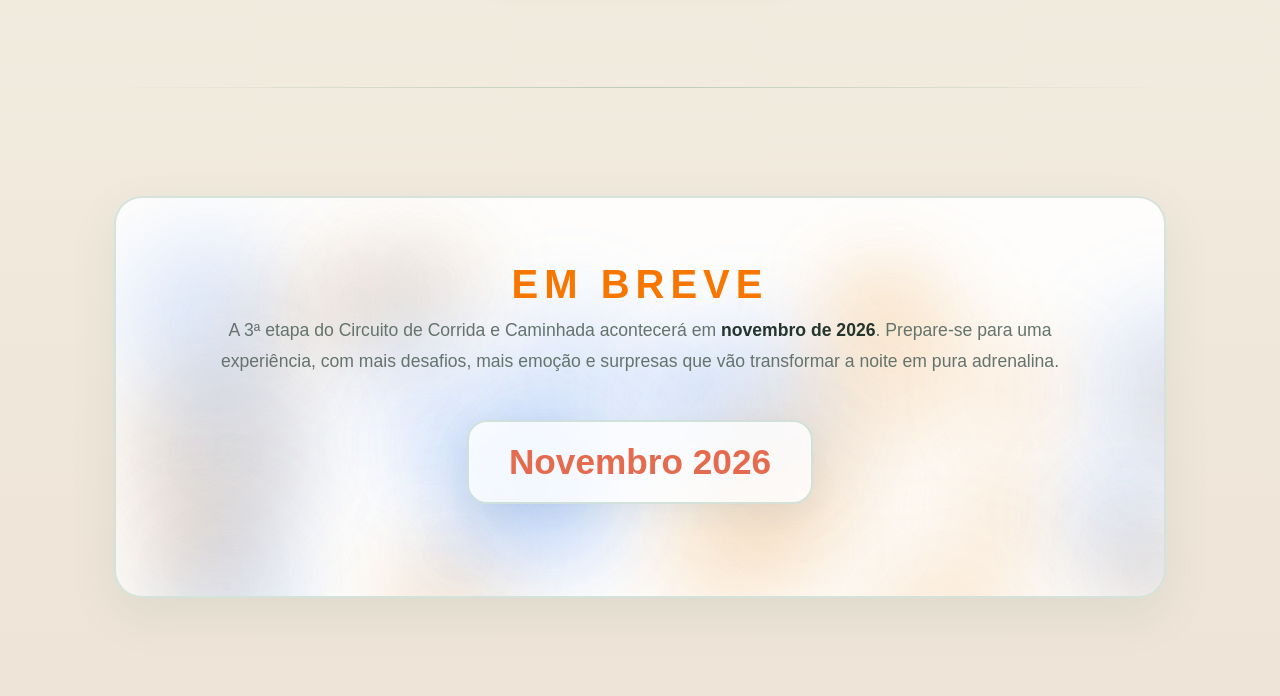
==== commit 21b7a525: "Desativando" ====
--- a/about.html
+++ b/about.html
@@ -244,7 +244,7 @@
 
         <!-- CTA -->
         <div class="ab-cta home_buttons">
-          <a href="form.html" class="btn btn-orange">Realize sua Inscrição</a>
+        <!--  <a href="form.html" class="btn btn-orange">Realize sua Inscrição</a> -->
           <a href="https://script.google.com/macros/s/AKfycbwzPQ4tIrtuYEetKdQXk9EI7ndL1-cx3DGs9SE7loVElHapd9FBIlMkSVSVtXSVaZ_bwA/exec" class="btn btn-outline">Dashboard do Evento</a>
         </div>
       </section>
